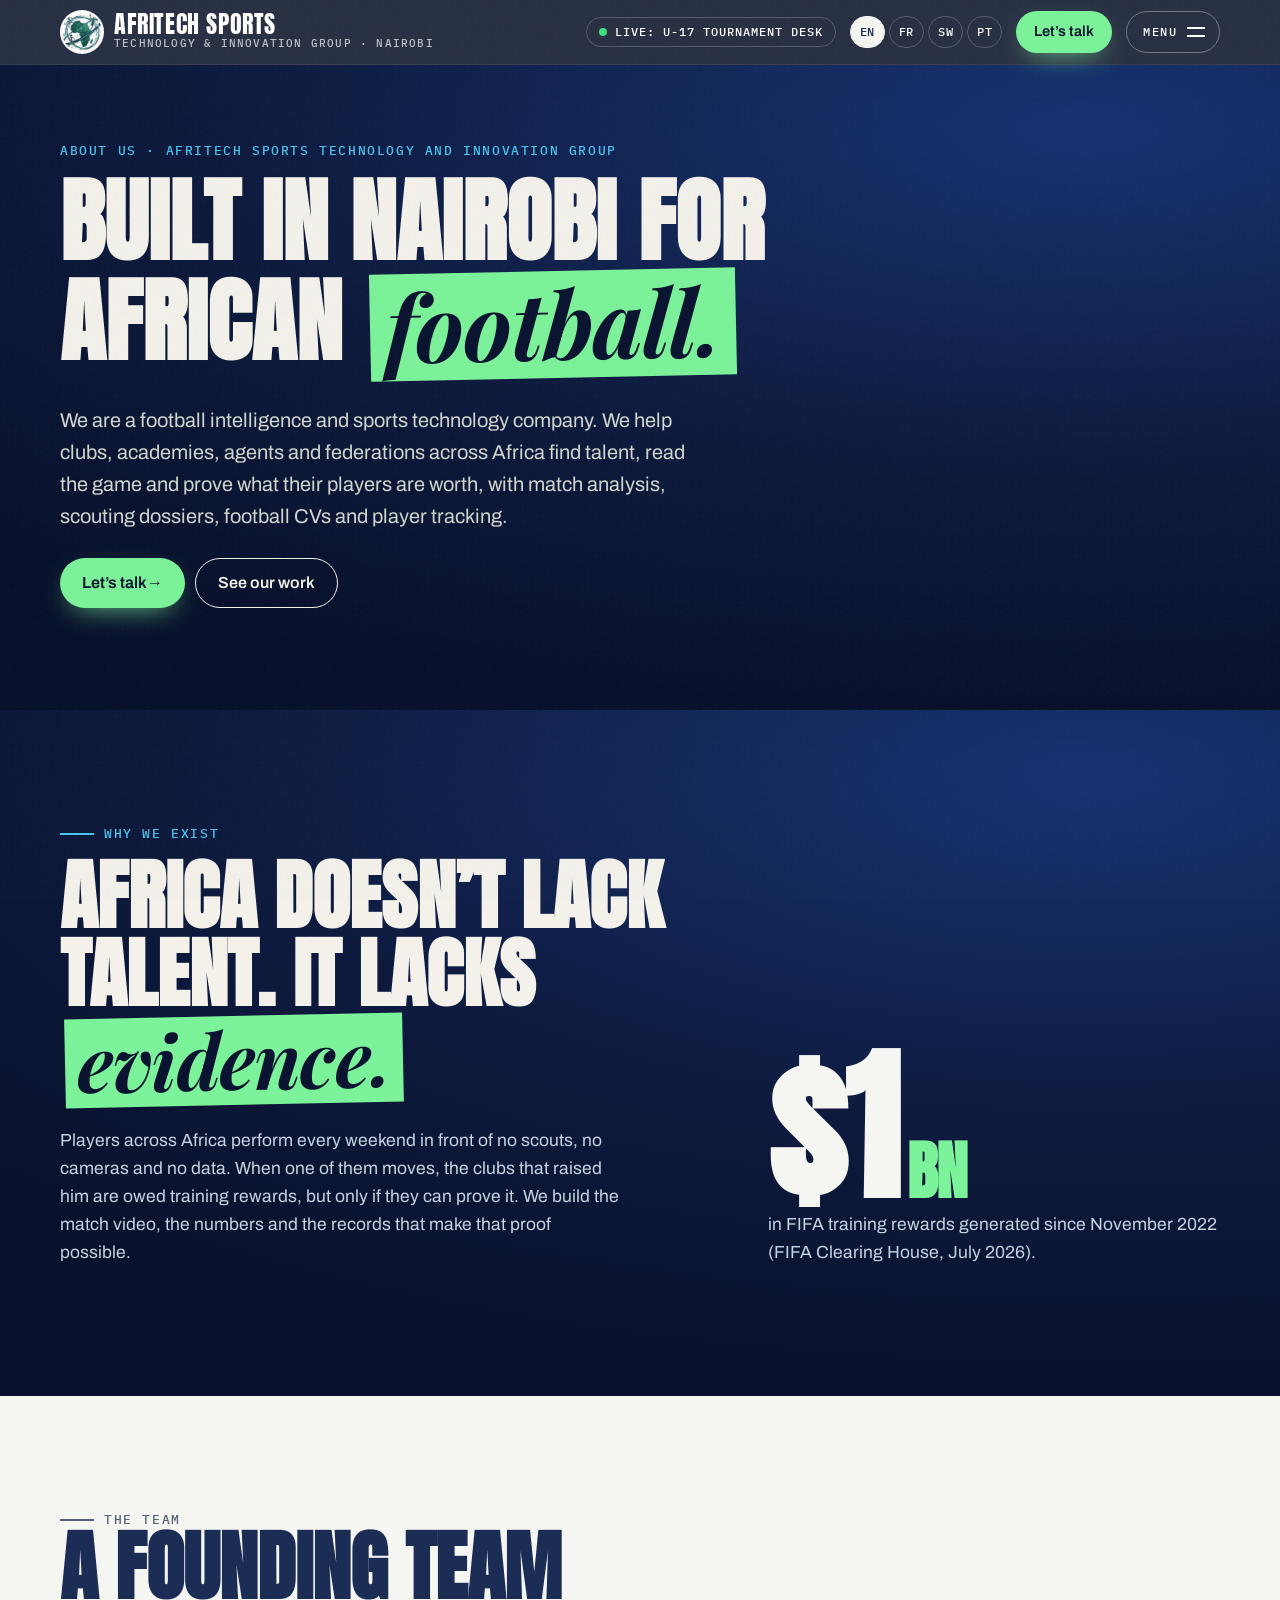
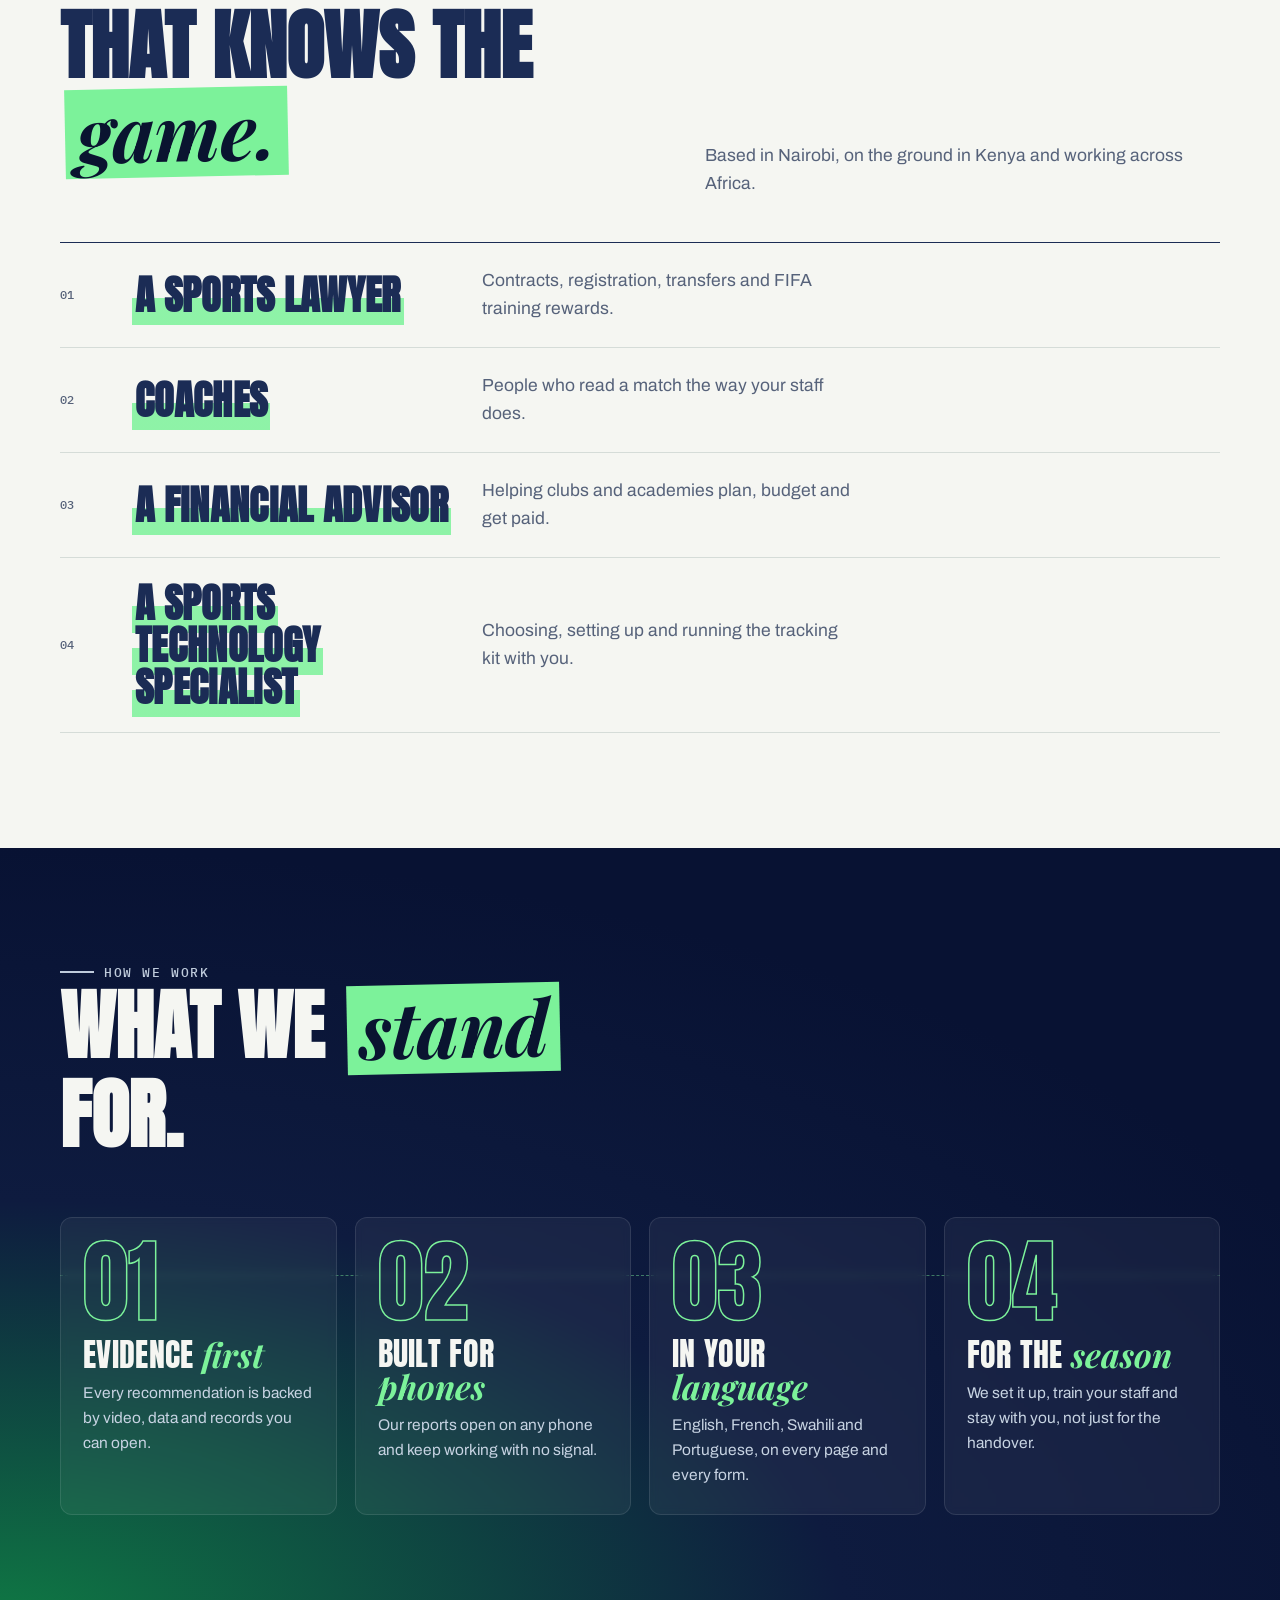
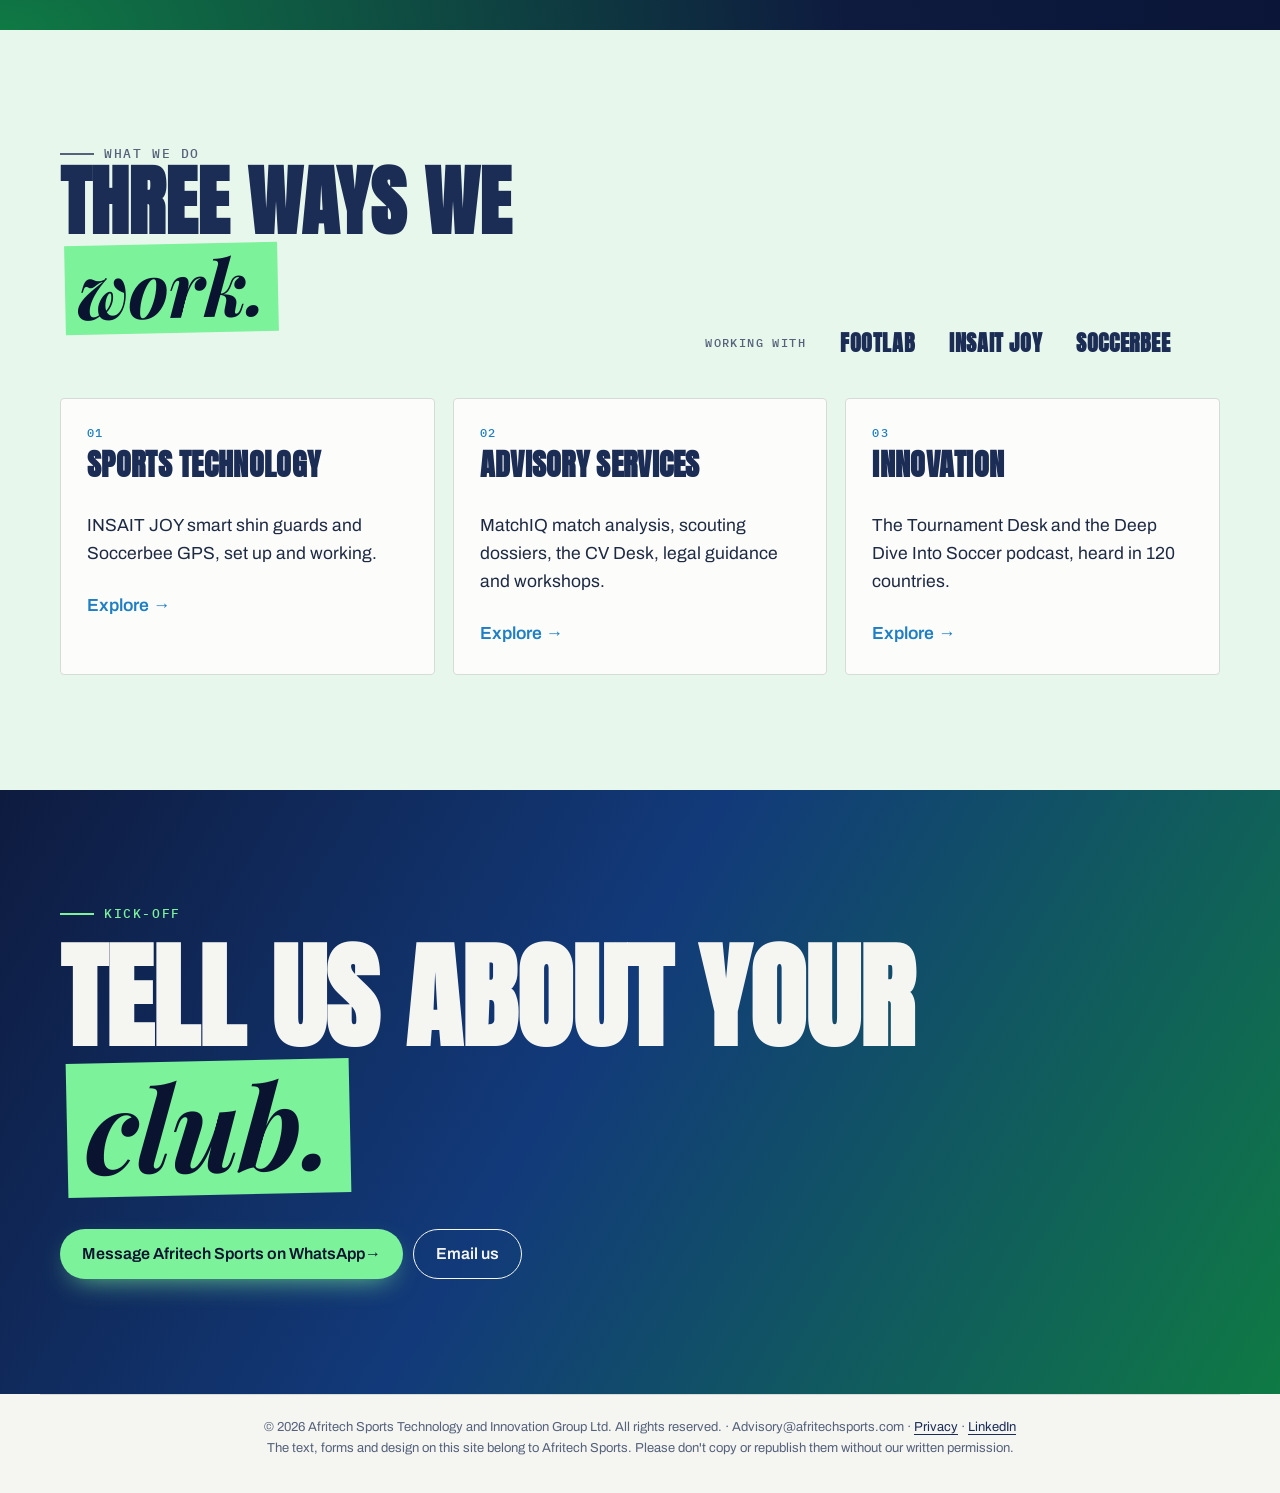
==== about/index.html @ 65b2d70f "Stage 1 rebuild in the Quill & Kernel craft: menu, showcase, flips, motion, About us - Anton display" ====
<!doctype html><html lang="en"><head><meta charset="utf-8"><meta name="theme-color" content="#0B2A21">
<meta name="viewport" content="width=device-width,initial-scale=1,viewport-fit=cover">
<meta name="robots" content="noai, noimageai"><meta name="afritech-ref" content="AFTS47LYVS2O">
<meta name="copyright" content="© 2026 Afritech Sports Technology and Innovation Group Limited">
<title>About Afritech Sports | Football intelligence and sports technology from Nairobi</title><meta name="description" content="Who we are: Afritech Sports Technology and Innovation Group, Nairobi. A sports lawyer, coaches, a financial advisor and a sports technology specialist building the evidence African football needs: match analysis, scouting dossiers, football CVs and player tracking.">
<meta property="og:title" content="About Afritech Sports | Football intelligence and sports technology from Nairobi"><meta property="og:description" content="Who we are: Afritech Sports Technology and Innovation Group, Nairobi. A sports lawyer, coaches, a financial advisor and a sports technology specialist building the evidence African football needs: match analysis, scouting dossiers, football CVs and player tracking."><meta property="og:url" content="https://afritechsports.github.io/about/"><meta property="og:type" content="website"><meta property="og:image" content="https://afritechsports.github.io/assets/img/share.jpg">
<meta name="twitter:card" content="summary_large_image"><link rel="canonical" href="https://afritechsports.github.io/about/">
<link rel="alternate" hreflang="en" href="https://afritechsports.github.io/about/?lang=en"><link rel="alternate" hreflang="fr" href="https://afritechsports.github.io/about/?lang=fr"><link rel="alternate" hreflang="sw" href="https://afritechsports.github.io/about/?lang=sw"><link rel="alternate" hreflang="pt-BR" href="https://afritechsports.github.io/about/?lang=pt">
<link rel="icon" href="../assets/img/logo.jpg"><link rel="stylesheet" href="../assets/site.css">
<link rel="preload" href="../assets/fonts/anton.woff2" as="font" type="font/woff2" crossorigin>
</head><body data-base="../"><!-- Afritech Sports reference AFTS47LYVS2O --><span aria-hidden="true" style="position:absolute;left:-10000px;width:1px;height:1px;overflow:hidden">Afritech Sports reference AFTS47LYVS2O</span>
<input type="radio" name="lang" id="l-en" class="lr" checked><input type="radio" name="lang" id="l-fr" class="lr"><input type="radio" name="lang" id="l-sw" class="lr"><input type="radio" name="lang" id="l-pt" class="lr">
<header class="top"><div class="top-in"><a class="brand" href="../"><img src="../assets/img/logo.jpg" alt="Afritech Sports logo" width="44" height="44"><b>Afritech Sports<small>Technology &amp; Innovation Group · Nairobi</small></b></a>
<a class="live" href="https://afritech-advisory.github.io/Afritech-Advisory-afritech-tournament-desk/qatar-u17-2026/" target="_blank" rel="noopener"><i></i><span class="t t-en" lang="en">Live: U-17 Tournament Desk</span><span class="t t-fr" lang="fr">En direct : Desk U-17</span><span class="t t-sw" lang="sw">Moja kwa moja: Dawati la U-17</span><span class="t t-pt" lang="pt">Ao vivo: Mesa Sub-17</span></a>
<div class="langs" role="group" aria-label="Language"><label for="l-en" title="English">EN</label><label for="l-fr" title="Français">FR</label><label for="l-sw" title="Kiswahili">SW</label><label for="l-pt" title="Português">PT</label></div>
<button type="button" class="btn go1 talk" data-pick=""><span class="t t-en" lang="en">Let’s talk</span><span class="t t-fr" lang="fr">Parlons-en</span><span class="t t-sw" lang="sw">Tuongee</span><span class="t t-pt" lang="pt">Vamos conversar</span></button>
<button type="button" class="menu-btn" aria-expanded="false" aria-controls="menu"><span class="mb-l"><span class="t t-en" lang="en">Menu</span><span class="t t-fr" lang="fr">Menu</span><span class="t t-sw" lang="sw">Menyu</span><span class="t t-pt" lang="pt">Menu</span></span><span class="mb-i" aria-hidden="true"><i></i><i></i></span></button></div></header>
<nav class="menu" id="menu" aria-label="Main" aria-hidden="true"><div class="menu-in"><ol class="mlist"><li><a href="../"><span class="mn">01</span><span class="ml"><span class="t t-en" lang="en">Home</span><span class="t t-fr" lang="fr">Accueil</span><span class="t t-sw" lang="sw">Nyumbani</span><span class="t t-pt" lang="pt">Início</span></span></a></li><li><a href="../technology/"><span class="mn">02</span><span class="ml"><span class="t t-en" lang="en">Sports Technology</span><span class="t t-fr" lang="fr">Technologie sportive</span><span class="t t-sw" lang="sw">Teknolojia ya Michezo</span><span class="t t-pt" lang="pt">Tecnologia Esportiva</span></span></a></li><li><a href="../advisory/"><span class="mn">03</span><span class="ml"><span class="t t-en" lang="en">Advisory Services</span><span class="t t-fr" lang="fr">Services de conseil</span><span class="t t-sw" lang="sw">Huduma za Ushauri</span><span class="t t-pt" lang="pt">Consultoria</span></span></a></li><li><a href="../innovation/"><span class="mn">04</span><span class="ml"><span class="t t-en" lang="en">Innovation</span><span class="t t-fr" lang="fr">Innovation</span><span class="t t-sw" lang="sw">Ubunifu</span><span class="t t-pt" lang="pt">Inovação</span></span></a></li><li><a href="../about/" aria-current="page" class="on"><span class="mn">05</span><span class="ml"><span class="t t-en" lang="en">About us</span><span class="t t-fr" lang="fr">À propos</span><span class="t t-sw" lang="sw">Kuhusu sisi</span><span class="t t-pt" lang="pt">Sobre nós</span></span></a></li><li><button type="button" data-pick=""><span class="mn">06</span><span class="ml"><span class="t t-en" lang="en">Contact</span><span class="t t-fr" lang="fr">Contact</span><span class="t t-sw" lang="sw">Wasiliana</span><span class="t t-pt" lang="pt">Contato</span></span></button></li></ol>
<aside class="maside"><p class="mk"><span class="t t-en" lang="en">Our live desks</span><span class="t t-fr" lang="fr">Nos desks en ligne</span><span class="t t-sw" lang="sw">Madawati yetu hewani</span><span class="t t-pt" lang="pt">Nossas mesas no ar</span></p><div class="mdesks"><a href="https://afritech-advisory.github.io/afritech-matchiq/" target="_blank" rel="noopener">MatchIQ ↗</a><a href="https://afritech-advisory.github.io/Afritech-Advisory-afritech-tournament-desk/" target="_blank" rel="noopener"><span class="t t-en" lang="en">Tournament Desk</span><span class="t t-fr" lang="fr">Desk Tournoi</span><span class="t t-sw" lang="sw">Dawati la Mashindano</span><span class="t t-pt" lang="pt">Mesa do Torneio</span> ↗</a><a href="https://afritech-advisory.github.io/afritech-sports-cv-desk/" target="_blank" rel="noopener"><span class="t t-en" lang="en">CV Desk</span><span class="t t-fr" lang="fr">Bureau CV</span><span class="t t-sw" lang="sw">Dawati la CV</span><span class="t t-pt" lang="pt">Mesa de Currículos</span> ↗</a></div>
<p class="mk"><span class="t t-en" lang="en">Language</span><span class="t t-fr" lang="fr">Langue</span><span class="t t-sw" lang="sw">Lugha</span><span class="t t-pt" lang="pt">Idioma</span></p><div class="mlangs"><label for="l-en">English</label><label for="l-fr">Français</label><label for="l-sw">Kiswahili</label><label for="l-pt">Português</label></div>
<p class="mk"><span class="t t-en" lang="en">Talk to us</span><span class="t t-fr" lang="fr">Contact</span><span class="t t-sw" lang="sw">Wasiliana nasi</span><span class="t t-pt" lang="pt">Fale com a gente</span></p><a href="mailto:Advisory@afritechsports.com">Advisory@afritechsports.com</a><a href="tel:+254715551506">+254 715 551 506</a>
<p class="mk"><span class="t t-en" lang="en">Follow</span><span class="t t-fr" lang="fr">Suivre</span><span class="t t-sw" lang="sw">Fuatilia</span><span class="t t-pt" lang="pt">Siga</span></p><a href="https://www.linkedin.com/company/afritech-sports-technology-and-innovation-group-limited/" target="_blank" rel="noopener">LinkedIn ↗</a></aside></div></nav></header>
<main>
<section class="h-hero"><div class="h-in" style="grid-template-columns:1fr"><div>
<p class="eyebrow"><span class="t t-en" lang="en">About us · Afritech Sports Technology and Innovation Group</span><span class="t t-fr" lang="fr">À propos · Afritech Sports Technology and Innovation Group</span><span class="t t-sw" lang="sw">Kuhusu sisi · Afritech Sports Technology and Innovation Group</span><span class="t t-pt" lang="pt">Sobre nós · Afritech Sports Technology and Innovation Group</span></p>
<h1 style="max-width:16ch"><span class="t t-en" lang="en">Built in Nairobi for African <em>football.</em></span><span class="t t-fr" lang="fr">Créé à Nairobi pour le <em>football</em> africain.</span><span class="t t-sw" lang="sw">Imejengwa Nairobi kwa ajili ya <em>soka</em> la Afrika.</span><span class="t t-pt" lang="pt">Feito em Nairóbi para o <em>futebol</em> africano.</span></h1>
<div class="lead"><p class="t t-en" lang="en">We are a football intelligence and sports technology company. We help clubs, academies, agents and federations across Africa find talent, read the game and prove what their players are worth, with match analysis, scouting dossiers, football CVs and player tracking.</p><p class="t t-fr" lang="fr">Nous sommes une société d’intelligence football et de technologie sportive. Nous aidons clubs, académies, agents et fédérations d’Afrique à trouver les talents, lire le jeu et prouver la valeur de leurs joueurs, grâce à l’analyse de match, aux dossiers de recrutement, aux CV football et au suivi des joueurs.</p><p class="t t-sw" lang="sw">Sisi ni kampuni ya ujasusi wa soka na teknolojia ya michezo. Tunasaidia klabu, akademia, mawakala na mashirikisho kote Afrika kupata vipaji, kusoma mchezo na kuthibitisha thamani ya wachezaji wao, kwa uchambuzi wa mechi, ripoti za uskauti, CV za soka na ufuatiliaji wa wachezaji.</p><p class="t t-pt" lang="pt">Somos uma empresa de inteligência de futebol e tecnologia esportiva. Ajudamos clubes, academias, agentes e federações da África a encontrar talentos, ler o jogo e provar o valor dos seus jogadores, com análise de partidas, dossiês de scouting, currículos de futebol e monitoramento.</p></div>
<div class="acts"><button type="button" class="btn go1" data-pick=""><span class="t t-en" lang="en">Let’s talk</span><span class="t t-fr" lang="fr">Parlons-en</span><span class="t t-sw" lang="sw">Tuongee</span><span class="t t-pt" lang="pt">Vamos conversar</span> <span class="ar" aria-hidden="true">→</span></button><a class="btn ghost" href="../#work"><span class="t t-en" lang="en">See our work</span><span class="t t-fr" lang="fr">Voir notre travail</span><span class="t t-sw" lang="sw">Ona kazi yetu</span><span class="t t-pt" lang="pt">Veja nosso trabalho</span></a></div></div></div></section>
<section class="sx dark"><div class="in"><div class="reality"><div><p class="kick"><span class="t t-en" lang="en">Why we exist</span><span class="t t-fr" lang="fr">Pourquoi nous existons</span><span class="t t-sw" lang="sw">Kwa nini tupo</span><span class="t t-pt" lang="pt">Por que existimos</span></p>
<h2><span class="t t-en" lang="en">Africa doesn’t lack talent. It lacks <em>evidence.</em></span><span class="t t-fr" lang="fr">L’Afrique ne manque pas de talent. Elle manque de <em>preuves.</em></span><span class="t t-sw" lang="sw">Afrika haikosi vipaji. Inakosa <em>ushahidi.</em></span><span class="t t-pt" lang="pt">Falta à África não o talento, mas as <em>evidências.</em></span></h2>
<p class="t t-en" lang="en">Players across Africa perform every weekend in front of no scouts, no cameras and no data. When one of them moves, the clubs that raised him are owed training rewards, but only if they can prove it. We build the match video, the numbers and the records that make that proof possible.</p><p class="t t-fr" lang="fr">Partout en Afrique, des joueurs jouent chaque week-end sans recruteurs, sans caméras et sans données. Quand l’un d’eux est transféré, les clubs formateurs ont droit à des indemnités, à condition de le prouver. Nous produisons la vidéo, les chiffres et les dossiers qui rendent cette preuve possible.</p><p class="t t-sw" lang="sw">Wachezaji kote Afrika wanacheza kila wikendi bila maskauti, bila kamera na bila data. Mmoja wao anapohama, klabu zilizomkuza zinastahili fidia ya mafunzo, lakini tu kama zinaweza kuthibitisha. Tunatengeneza video, takwimu na kumbukumbu zinazowezesha uthibitisho huo.</p><p class="t t-pt" lang="pt">Jogadores de toda a África jogam todo fim de semana sem olheiros, sem câmeras e sem dados. Quando um deles é transferido, os clubes formadores têm direito a compensações, mas só se provarem. Nós produzimos o vídeo, os números e os registros que tornam essa prova possível.</p></div>
<div><div class="big">$1<small>BN</small></div><p class="t t-en" lang="en">in FIFA training rewards generated since November 2022 (FIFA Clearing House, July 2026).</p><p class="t t-fr" lang="fr">d’indemnités de formation FIFA générées depuis novembre 2022 (FIFA Clearing House, juillet 2026).</p><p class="t t-sw" lang="sw">za fidia ya mafunzo ya FIFA tangu Novemba 2022 (FIFA Clearing House, Julai 2026).</p><p class="t t-pt" lang="pt">em compensações de formação da FIFA desde novembro de 2022 (FIFA Clearing House, julho de 2026).</p></div></div></div></section>
<section class="sx"><div class="in"><div class="shead"><div><p class="kick"><span class="t t-en" lang="en">The team</span><span class="t t-fr" lang="fr">L’équipe</span><span class="t t-sw" lang="sw">Timu</span><span class="t t-pt" lang="pt">A equipe</span></p><h2><span class="t t-en" lang="en">A founding team that knows the <em>game.</em></span><span class="t t-fr" lang="fr">Une équipe fondatrice qui connaît le <em>jeu.</em></span><span class="t t-sw" lang="sw">Timu ya waanzilishi inayoujua <em>mchezo.</em></span><span class="t t-pt" lang="pt">Uma equipe fundadora que conhece o <em>jogo.</em></span></h2></div><p class="t t-en" lang="en">Based in Nairobi, on the ground in Kenya and working across Africa.</p><p class="t t-fr" lang="fr">Basés à Nairobi, sur le terrain au Kenya, actifs dans toute l’Afrique.</p><p class="t t-sw" lang="sw">Tuko Nairobi, uwanjani Kenya, tukifanya kazi kote Afrika.</p><p class="t t-pt" lang="pt">Baseados em Nairóbi, presentes no Quênia, atuando em toda a África.</p></div><div class="aud"><div class="au rv"><span class="n">01</span><h3><span class="hl"><span class="t t-en" lang="en">A sports lawyer</span><span class="t t-fr" lang="fr">Un avocat du sport</span><span class="t t-sw" lang="sw">Mwanasheria wa michezo</span><span class="t t-pt" lang="pt">Um advogado esportivo</span></span></h3><p class="t t-en" lang="en">Contracts, registration, transfers and FIFA training rewards.</p><p class="t t-fr" lang="fr">Contrats, enregistrement, transferts et indemnités de formation FIFA.</p><p class="t t-sw" lang="sw">Mikataba, usajili, uhamisho na fidia ya mafunzo ya FIFA.</p><p class="t t-pt" lang="pt">Contratos, registro, transferências e compensações de formação da FIFA.</p><div class="row"></div></div><div class="au rv"><span class="n">02</span><h3><span class="hl"><span class="t t-en" lang="en">Coaches</span><span class="t t-fr" lang="fr">Des entraîneurs</span><span class="t t-sw" lang="sw">Makocha</span><span class="t t-pt" lang="pt">Treinadores</span></span></h3><p class="t t-en" lang="en">People who read a match the way your staff does.</p><p class="t t-fr" lang="fr">Des gens qui lisent un match comme votre staff.</p><p class="t t-sw" lang="sw">Watu wanaosoma mechi kama benchi lako la ufundi.</p><p class="t t-pt" lang="pt">Gente que lê o jogo como sua comissão.</p><div class="row"></div></div><div class="au rv"><span class="n">03</span><h3><span class="hl"><span class="t t-en" lang="en">A financial advisor</span><span class="t t-fr" lang="fr">Un conseiller financier</span><span class="t t-sw" lang="sw">Mshauri wa fedha</span><span class="t t-pt" lang="pt">Um consultor financeiro</span></span></h3><p class="t t-en" lang="en">Helping clubs and academies plan, budget and get paid.</p><p class="t t-fr" lang="fr">Pour aider clubs et académies à planifier, budgéter et être payés.</p><p class="t t-sw" lang="sw">Kusaidia klabu na akademia kupanga, kuweka bajeti na kulipwa.</p><p class="t t-pt" lang="pt">Ajudando clubes e academias a planejar, orçar e receber.</p><div class="row"></div></div><div class="au rv"><span class="n">04</span><h3><span class="hl"><span class="t t-en" lang="en">A sports technology specialist</span><span class="t t-fr" lang="fr">Un spécialiste de la technologie sportive</span><span class="t t-sw" lang="sw">Mtaalamu wa teknolojia ya michezo</span><span class="t t-pt" lang="pt">Um especialista em tecnologia esportiva</span></span></h3><p class="t t-en" lang="en">Choosing, setting up and running the tracking kit with you.</p><p class="t t-fr" lang="fr">Choisir, installer et faire tourner le matériel de suivi avec vous.</p><p class="t t-sw" lang="sw">Kuchagua, kusimika na kuendesha vifaa vya ufuatiliaji pamoja nawe.</p><p class="t t-pt" lang="pt">Escolher, instalar e operar o equipamento de monitoramento com você.</p><div class="row"></div></div></div></div></section>
<section class="sx steps4"><div class="in"><div class="shead"><div><p class="kick"><span class="t t-en" lang="en">How we work</span><span class="t t-fr" lang="fr">Notre méthode</span><span class="t t-sw" lang="sw">Jinsi tunavyofanya kazi</span><span class="t t-pt" lang="pt">Como trabalhamos</span></p><h2><span class="t t-en" lang="en">What we <em>stand</em> for.</span><span class="t t-fr" lang="fr">Ce que nous <em>défendons.</em></span><span class="t t-sw" lang="sw">Tunachosimamia <em>kwa dhati.</em></span><span class="t t-pt" lang="pt">O que <em>defendemos.</em></span></h2></div></div><div class="steps-g"><div class="step rv"><span class="sn">01</span><h3><span class="t t-en" lang="en">Evidence <em>first</em></span><span class="t t-fr" lang="fr">Les <em>preuves</em> d’abord</span><span class="t t-sw" lang="sw"><em>Ushahidi</em> kwanza</span><span class="t t-pt" lang="pt"><em>Evidências</em> primeiro</span></h3><p class="t t-en" lang="en">Every recommendation is backed by video, data and records you can open.</p><p class="t t-fr" lang="fr">Chaque recommandation repose sur des vidéos, des données et des dossiers consultables.</p><p class="t t-sw" lang="sw">Kila pendekezo lina video, data na kumbukumbu unazoweza kufungua.</p><p class="t t-pt" lang="pt">Cada recomendação tem vídeo, dados e registros que você pode abrir.</p></div><div class="step rv"><span class="sn">02</span><h3><span class="t t-en" lang="en">Built for <em>phones</em></span><span class="t t-fr" lang="fr">Pensé pour le <em>téléphone</em></span><span class="t t-sw" lang="sw">Kwa ajili ya <em>simu</em></span><span class="t t-pt" lang="pt">Feito para o <em>celular</em></span></h3><p class="t t-en" lang="en">Our reports open on any phone and keep working with no signal.</p><p class="t t-fr" lang="fr">Nos rapports s’ouvrent sur tout téléphone et fonctionnent sans réseau.</p><p class="t t-sw" lang="sw">Ripoti zetu zinafunguka kwenye simu yoyote, hata bila mtandao.</p><p class="t t-pt" lang="pt">Nossos relatórios abrem em qualquer celular, mesmo sem sinal.</p></div><div class="step rv"><span class="sn">03</span><h3><span class="t t-en" lang="en">In your <em>language</em></span><span class="t t-fr" lang="fr">Dans votre <em>langue</em></span><span class="t t-sw" lang="sw">Kwa <em>lugha</em> yako</span><span class="t t-pt" lang="pt">No seu <em>idioma</em></span></h3><p class="t t-en" lang="en">English, French, Swahili and Portuguese, on every page and every form.</p><p class="t t-fr" lang="fr">Anglais, français, swahili et portugais, sur chaque page et formulaire.</p><p class="t t-sw" lang="sw">Kiingereza, Kifaransa, Kiswahili na Kireno, kwenye kila ukurasa na fomu.</p><p class="t t-pt" lang="pt">Inglês, francês, suaíli e português, em cada página e formulário.</p></div><div class="step rv"><span class="sn">04</span><h3><span class="t t-en" lang="en">For the <em>season</em></span><span class="t t-fr" lang="fr">Pour la <em>saison</em></span><span class="t t-sw" lang="sw">Kwa <em>msimu</em> mzima</span><span class="t t-pt" lang="pt">Pela <em>temporada</em></span></h3><p class="t t-en" lang="en">We set it up, train your staff and stay with you, not just for the handover.</p><p class="t t-fr" lang="fr">Nous installons, formons votre staff et restons à vos côtés.</p><p class="t t-sw" lang="sw">Tunasimika, tunafunza wafanyakazi wako na tunabaki nawe.</p><p class="t t-pt" lang="pt">Instalamos, treinamos sua equipe e ficamos com você.</p></div></div></div></section>
<section class="sx band-mint"><div class="in"><div class="shead"><div><p class="kick"><span class="t t-en" lang="en">What we do</span><span class="t t-fr" lang="fr">Ce que nous faisons</span><span class="t t-sw" lang="sw">Tunachofanya</span><span class="t t-pt" lang="pt">O que fazemos</span></p><h2><span class="t t-en" lang="en">Three ways we <em>work.</em></span><span class="t t-fr" lang="fr">Trois façons de <em>travailler.</em></span><span class="t t-sw" lang="sw">Njia tatu za <em>kazi.</em></span><span class="t t-pt" lang="pt">Três frentes de <em>trabalho.</em></span></h2></div><div class="partners" style="margin:0"><span><span class="t t-en" lang="en">Working with</span><span class="t t-fr" lang="fr">Avec</span><span class="t t-sw" lang="sw">Tunafanya kazi na</span><span class="t t-pt" lang="pt">Trabalhando com</span></span><strong>FootLab</strong><strong>INSAIT JOY</strong><strong>Soccerbee</strong></div></div><div class="moves"><a class="mv rv" href="../technology/" style="text-decoration:none;color:inherit"><div class="no"><span>01</span></div><h3><span class="t t-en" lang="en">Sports Technology</span><span class="t t-fr" lang="fr">Technologie sportive</span><span class="t t-sw" lang="sw">Teknolojia ya Michezo</span><span class="t t-pt" lang="pt">Tecnologia Esportiva</span></h3><p class="t t-en" lang="en">INSAIT JOY smart shin guards and Soccerbee GPS, set up and working.</p><p class="t t-fr" lang="fr">Protège-tibias INSAIT JOY et GPS Soccerbee, installés et opérationnels.</p><p class="t t-sw" lang="sw">INSAIT JOY na GPS ya Soccerbee, zimesimikwa na zinafanya kazi.</p><p class="t t-pt" lang="pt">INSAIT JOY e GPS Soccerbee, instalados e funcionando.</p><span class="go"><span class="t t-en" lang="en">Explore</span><span class="t t-fr" lang="fr">Découvrir</span><span class="t t-sw" lang="sw">Gundua</span><span class="t t-pt" lang="pt">Explorar</span> <span class="ar" aria-hidden="true">→</span></span></a><a class="mv rv" href="../advisory/" style="text-decoration:none;color:inherit"><div class="no"><span>02</span></div><h3><span class="t t-en" lang="en">Advisory Services</span><span class="t t-fr" lang="fr">Services de conseil</span><span class="t t-sw" lang="sw">Huduma za Ushauri</span><span class="t t-pt" lang="pt">Consultoria</span></h3><p class="t t-en" lang="en">MatchIQ match analysis, scouting dossiers, the CV Desk, legal guidance and workshops.</p><p class="t t-fr" lang="fr">Analyse MatchIQ, dossiers, Bureau CV, conseil juridique et ateliers.</p><p class="t t-sw" lang="sw">Uchambuzi wa MatchIQ, ripoti za uskauti, Dawati la CV, ushauri wa kisheria na warsha.</p><p class="t t-pt" lang="pt">Análise MatchIQ, dossiês, Mesa de Currículos, jurídico e workshops.</p><span class="go"><span class="t t-en" lang="en">Explore</span><span class="t t-fr" lang="fr">Découvrir</span><span class="t t-sw" lang="sw">Gundua</span><span class="t t-pt" lang="pt">Explorar</span> <span class="ar" aria-hidden="true">→</span></span></a><a class="mv rv" href="../innovation/" style="text-decoration:none;color:inherit"><div class="no"><span>03</span></div><h3><span class="t t-en" lang="en">Innovation</span><span class="t t-fr" lang="fr">Innovation</span><span class="t t-sw" lang="sw">Ubunifu</span><span class="t t-pt" lang="pt">Inovação</span></h3><p class="t t-en" lang="en">The Tournament Desk and the Deep Dive Into Soccer podcast, heard in 120 countries.</p><p class="t t-fr" lang="fr">Le Desk Tournoi et le podcast Deep Dive Into Soccer, écouté dans 120 pays.</p><p class="t t-sw" lang="sw">Dawati la Mashindano na podikasti ya Deep Dive Into Soccer, inayosikilizwa nchi 120.</p><p class="t t-pt" lang="pt">A Mesa do Torneio e o podcast Deep Dive Into Soccer, ouvido em 120 países.</p><span class="go"><span class="t t-en" lang="en">Explore</span><span class="t t-fr" lang="fr">Découvrir</span><span class="t t-sw" lang="sw">Gundua</span><span class="t t-pt" lang="pt">Explorar</span> <span class="ar" aria-hidden="true">→</span></span></a></div></div></section>
<section class="sx final grad"><div class="in"><p class="kick"><span class="t t-en" lang="en">Kick-off</span><span class="t t-fr" lang="fr">Coup d’envoi</span><span class="t t-sw" lang="sw">Mwanzo wa mchezo</span><span class="t t-pt" lang="pt">Pontapé inicial</span></p><h2><span class="t t-en" lang="en">Tell us about your <em>club.</em></span><span class="t t-fr" lang="fr">Parlez-nous de votre <em>club.</em></span><span class="t t-sw" lang="sw">Tuambie kuhusu <em>klabu</em> yako.</span><span class="t t-pt" lang="pt">Conte sobre o seu <em>clube.</em></span></h2>
<div class="acts"><button type="button" class="btn wa" data-pick=""><span class="t t-en" lang="en">Message Afritech Sports on WhatsApp</span><span class="t t-fr" lang="fr">Écrire à Afritech Sports sur WhatsApp</span><span class="t t-sw" lang="sw">Tumia Afritech Sports ujumbe WhatsApp</span><span class="t t-pt" lang="pt">Fale com a Afritech Sports no WhatsApp</span> <span class="ar" aria-hidden="true">→</span></button><a class="btn ghost" href="mailto:Advisory@afritechsports.com"><span class="t t-en" lang="en">Email us</span><span class="t t-fr" lang="fr">Envoyez-nous un e-mail</span><span class="t t-sw" lang="sw">Tutumie barua pepe</span><span class="t t-pt" lang="pt">Mande um e-mail</span></a></div></div></section>
</main>
<footer class="foot">© 2026 Afritech Sports Technology and Innovation Group Ltd. <span class="t t-en" lang="en">All rights reserved.</span><span class="t t-fr" lang="fr">Tous droits réservés.</span><span class="t t-sw" lang="sw">Haki zote zimehifadhiwa.</span><span class="t t-pt" lang="pt">Todos os direitos reservados.</span> · Advisory@afritechsports.com · <a href="../privacy/"><span class="t t-en" lang="en">Privacy</span><span class="t t-fr" lang="fr">Confidentialité</span><span class="t t-sw" lang="sw">Faragha</span><span class="t t-pt" lang="pt">Privacidade</span></a> · <a href="https://www.linkedin.com/company/afritech-sports-technology-and-innovation-group-limited/" target="_blank" rel="noopener">LinkedIn</a><br><span class="t t-en" lang="en">The text, forms and design on this site belong to Afritech Sports. Please don't copy or republish them without our written permission.</span><span class="t t-fr" lang="fr">Les textes, formulaires et la mise en page de ce site appartiennent à Afritech Sports. Merci de ne pas les copier ni les republier sans notre accord écrit.</span><span class="t t-sw" lang="sw">Maandishi, fomu na muundo wa tovuti hii ni mali ya Afritech Sports. Tafadhali usinakili wala kuchapisha upya bila ruhusa yetu ya maandishi.</span><span class="t t-pt" lang="pt">Os textos, formulários e o design deste site pertencem à Afritech Sports. Não os copie nem republique sem nossa autorização por escrito.</span></footer>
<div class="modal" id="picker" role="dialog" aria-modal="true" aria-labelledby="pk-h"><div class="mbox">
<h3 id="pk-h" data-p="title"></h3><p data-p="sub" style="margin:0;color:var(--muted)"></p>
<label class="f" data-l="type"> <select id="pk-type" required></select></label>
<p class="minor" data-p="minor" hidden></p>
<label class="f" id="pk-teamw" data-l="team" hidden> <select id="pk-team"></select></label>
<label class="f" id="pk-levelw" data-l="level" hidden> <select id="pk-level"></select></label>
<label class="f" data-l="country"> <input type="text" id="pk-country" autocomplete="country-name" list="pk-countries" maxlength="60"></label>
<label class="f" data-l="city"> <input type="text" id="pk-city" autocomplete="address-level2" maxlength="60"></label>
<label class="f" data-l="org"> <input type="text" id="pk-org" autocomplete="organization" maxlength="80"></label>
<label class="ck"><input type="checkbox" id="pk-ok"><span data-p="consent"></span></label>
<p class="err" role="alert"></p>
<div class="acts"><button class="btn wa" type="button" data-p="go_wa"></button><button class="btn ghost" type="button" data-p="go_mail"></button><button class="btn ghost sm" type="button" data-p="cancel"></button></div>
<datalist id="pk-countries"><option value="Kenya"><option value="Uganda"><option value="Tanzania"><option value="Rwanda"><option value="Burundi"><option value="South Sudan"><option value="Ethiopia"><option value="Somalia"><option value="DR Congo"><option value="Congo"><option value="Zambia"><option value="Zimbabwe"><option value="Malawi"><option value="Mozambique"><option value="South Africa"><option value="Botswana"><option value="Namibia"><option value="Eswatini"><option value="Lesotho"><option value="Angola"><option value="Madagascar"><option value="Nigeria"><option value="Ghana"><option value="Senegal"><option value="Côte d'Ivoire"><option value="Cameroon"><option value="Mali"><option value="Burkina Faso"><option value="Guinea"><option value="Benin"><option value="Togo"><option value="Niger"><option value="Sierra Leone"><option value="Liberia"><option value="Gambia"><option value="Gabon"><option value="Morocco"><option value="Algeria"><option value="Tunisia"><option value="Egypt"><option value="Libya"><option value="Sudan"><option value="United Kingdom"><option value="United States"><option value="France"><option value="Spain"><option value="Portugal"><option value="Netherlands"><option value="Belgium"><option value="Germany"><option value="Brazil"><option value="United Arab Emirates"><option value="Qatar"><option value="Saudi Arabia"></datalist></div></div>
<script src="../assets/site.js" defer></script>
<script data-goatcounter="https://afritechsports.goatcounter.com/count" async src="//gc.zgo.at/count.js"></script>
</body></html>
---- assets/site.css ----
/* Afritech Sports — design system v2 (Nov 2026). Matchday programme: paper, ink, one orange, pitch-night sections. */
@font-face{font-family:"Anton";src:url(fonts/anton.woff2) format("woff2");font-display:swap}
@font-face{font-family:"PF";src:url(fonts/pf-500i.woff2) format("woff2");font-weight:500;font-style:italic;font-display:swap}
@font-face{font-family:"PF";src:url(fonts/pf-700i.woff2) format("woff2");font-weight:700;font-style:italic;font-display:swap}
@font-face{font-family:"Archivo";src:url(fonts/archivo-400.woff2) format("woff2");font-weight:400;font-display:swap}
@font-face{font-family:"Archivo";src:url(fonts/archivo-600.woff2) format("woff2");font-weight:600;font-display:swap}
@font-face{font-family:"Archivo";src:url(fonts/archivo-800.woff2) format("woff2");font-weight:800;font-display:swap}
@font-face{font-family:"Mono";src:url(fonts/mono-500.woff2) format("woff2");font-weight:500;font-display:swap}
:root{--paper:#F5F6F2;--paper2:#E7ECE8;--card:#FCFDFB;--ink:#1B2C55;--text:#1E2A44;--muted:#56627A;--line:#D5DCD8;--accent:#1F7FC4;--accent2:#17659E;--go:#16843D;--go2:#106A30;--glow:#5EE08A;--cyan:#49C6F0;--pitch:#0E1B3F;--pitch2:#13254F;--chalk:#F5F6F2;--lime:#5EE08A;--wa:#16843D;--tint:#E3EFE7;
--navy:var(--ink);--navy2:#0A1430;--teal:#16843D;--teal2:#5EE08A;--cta:var(--go);--bg:var(--paper);
--disp:"Anton","Arial Narrow",Impact,sans-serif;--ital:"PF",Georgia,serif;--body:"Archivo",-apple-system,"Segoe UI",sans-serif;--mono:"Mono",ui-monospace,Menlo,monospace;--max:1200px}
@media (prefers-color-scheme:dark){:root{--paper:#0B1430;--paper2:#111D3E;--card:#13204A;--ink:#EEF3F0;--text:#D7DEE6;--muted:#A2AEC2;--line:#26365F;--tint:#123A2B;--teal:#5EE08A;--accent:#49C6F0}}
*{box-sizing:border-box}html{-webkit-text-size-adjust:100%;scroll-padding-top:120px;scroll-behavior:smooth}
@media (prefers-reduced-motion:reduce){html{scroll-behavior:auto}*,*:before,*:after{animation:none!important;transition:none!important}}
body{margin:0;background:var(--paper);color:var(--text);font:17px/1.6 var(--body);}
body:before{content:"";position:fixed;inset:0;pointer-events:none;z-index:100;opacity:.05;background-image:url("data:image/svg+xml,%3Csvg xmlns='http://www.w3.org/2000/svg' width='160' height='160'%3E%3Cfilter id='n'%3E%3CfeTurbulence baseFrequency='.85' numOctaves='2' stitchTiles='stitch'/%3E%3C/filter%3E%3Crect width='100%25' height='100%25' filter='url(%23n)'/%3E%3C/svg%3E")}
a{color:var(--ink);text-decoration-thickness:1px;text-underline-offset:3px}a:hover{color:var(--accent)}
img,video{max-width:100%;display:block}
::selection{background:var(--accent);color:#fff}
:focus-visible{outline:2px solid var(--accent);outline-offset:3px}
.lr{position:absolute;opacity:0;pointer-events:none}
/* languages (unchanged mechanism) */
.t{display:none}
#l-en:checked~* .t-en,#l-fr:checked~* .t-fr,#l-sw:checked~* .t-sw,#l-pt:checked~* .t-pt{display:inline}
#l-en:checked~* div.t-en,#l-fr:checked~* div.t-fr,#l-sw:checked~* div.t-sw,#l-pt:checked~* div.t-pt,#l-en:checked~* p.t-en,#l-fr:checked~* p.t-fr,#l-sw:checked~* p.t-sw,#l-pt:checked~* p.t-pt,#l-en:checked~* section.t-en,#l-fr:checked~* section.t-fr,#l-sw:checked~* section.t-sw,#l-pt:checked~* section.t-pt{display:block}
/* header */
.top{background:var(--navy2);color:#fff;position:sticky;top:0;z-index:20;padding-top:env(safe-area-inset-top)}
.top-in{max-width:var(--max);margin:0 auto;padding:8px 20px;display:flex;align-items:center;gap:12px;flex-wrap:wrap}
.brand{display:flex;align-items:center;gap:10px;color:#fff;text-decoration:none;flex:1;min-width:200px}
.brand:hover{color:#fff}
.brand img{width:38px;height:38px;border-radius:50%;background:#fff;padding:2px}
.brand b{font:800 23px/1 var(--disp);letter-spacing:.4px;text-transform:uppercase}
.brand small{display:block;font:500 10.5px/1.5 var(--mono);letter-spacing:1.2px;opacity:.7;text-transform:uppercase}
.live{display:none;align-items:center;gap:8px;color:#fff;text-decoration:none;font:500 12px/1 var(--mono);letter-spacing:1px;text-transform:uppercase;border:1px solid rgba(255,255,255,.22);border-radius:999px;padding:8px 12px}
.live:hover{color:#fff;border-color:var(--accent)}
.live i{width:8px;height:8px;border-radius:50%;background:#3BE07D;box-shadow:0 0 0 0 rgba(59,224,125,.6);animation:pulse 2s infinite}
@keyframes pulse{70%{box-shadow:0 0 0 9px rgba(59,224,125,0)}100%{box-shadow:0 0 0 0 rgba(59,224,125,0)}}
@media (min-width:1000px){.live{display:inline-flex}}
.langs{display:flex;gap:4px}
.langs label{border:1px solid rgba(255,255,255,.22);color:#fff;border-radius:999px;padding:5px 11px;font:500 12px/1 var(--mono);letter-spacing:.6px;text-transform:uppercase;cursor:pointer;min-height:34px;display:inline-flex;align-items:center}
#l-en:checked~.top label[for=l-en],#l-fr:checked~.top label[for=l-fr],#l-sw:checked~.top label[for=l-sw],#l-pt:checked~.top label[for=l-pt]{background:var(--chalk);border-color:var(--chalk);color:var(--ink)}
.lr:focus-visible~.top .langs{outline:2px solid var(--accent);outline-offset:3px;border-radius:8px}
.nav{background:var(--navy2);border-top:1px solid rgba(255,255,255,.08)}
.nav-in{max-width:var(--max);margin:0 auto;padding:0 14px}
.nl{display:none;align-items:center}.nm{display:flex;align-items:center;justify-content:space-between}
@media (min-width:900px){.nl{display:flex}.nm{display:none}}
.nav a,.nav summary,.nav .nt{color:#E9E6DD;text-decoration:none;font:800 16px/1 var(--disp);letter-spacing:.8px;text-transform:uppercase;padding:14px 10px;border-bottom:3px solid transparent;cursor:pointer;background:none;border-top:0;border-left:0;border-right:0;min-height:46px;display:inline-flex;align-items:center}
.nav a.on,.nav a:hover,.nav summary:hover{border-bottom-color:var(--accent);color:#fff}
.nav summary{list-style:none}.nav summary::-webkit-details-marker{display:none}
.nl summary:after{content:" +";white-space:pre;color:var(--accent)}
.nav .nt{margin-left:auto;background:var(--go);color:#fff;border-radius:999px;border-bottom:0;padding:10px 18px;min-height:38px;margin-top:4px;margin-bottom:4px}
.nav .nt:hover{background:var(--go2);color:#fff}
.dd{position:relative}
.ddl{position:absolute;top:100%;left:0;min-width:240px;background:var(--navy2);border-radius:0 0 14px 14px;padding:6px 0;box-shadow:0 18px 40px rgba(0,0,0,.35);z-index:30;display:flex;flex-direction:column}
.mm .ddl{left:auto;right:0;min-width:270px}
.ddl a,.ddl .nt{padding:12px 18px;border-bottom:0;width:100%}
.ddl a:hover{background:rgba(255,255,255,.06)}
.ddl .nt{margin:8px 12px 6px;width:auto;justify-content:center}
.ds{color:var(--lime);font:500 11px/1 var(--mono);letter-spacing:1.4px;text-transform:uppercase;padding:12px 18px 4px;border-top:1px solid rgba(255,255,255,.1);margin-top:6px}
/* type */
h1{font:800 clamp(44px,8.4vw,104px)/.9 var(--disp);letter-spacing:-.5px;text-transform:uppercase;margin:0 0 22px;max-width:16ch}
h2{font:800 clamp(34px,5.4vw,64px)/.95 var(--disp);text-transform:uppercase;color:var(--ink);margin:0 0 18px;letter-spacing:-.2px}
h3{font:800 26px/1.05 var(--disp);text-transform:uppercase;color:var(--ink);margin:0 0 8px;letter-spacing:.2px}
em,.it{font-family:var(--ital);font-style:italic;font-weight:400;text-transform:none;letter-spacing:0}
h1 em,h2 em{font-size:.86em;color:var(--accent)}
.hl{background:var(--accent);color:#fff;padding:0 .14em;box-decoration-break:clone;-webkit-box-decoration-break:clone}
.eyebrow,.kick{font:500 12.5px/1.4 var(--mono);letter-spacing:1.6px;text-transform:uppercase;color:var(--accent);margin:0 0 16px;display:flex;align-items:center;gap:10px}
.kick:before{content:"";width:28px;height:1.5px;background:currentColor}
.lead{margin:0;max-width:58ch;font-size:clamp(17px,1.6vw,20px)}
.small{font-size:14px;opacity:.85;margin:14px 0 0}
.mono{font-family:var(--mono)}
/* buttons */
.acts{display:flex;flex-wrap:wrap;gap:10px;margin-top:26px}
.btn{display:inline-flex;align-items:center;gap:10px;min-height:50px;padding:13px 22px;border-radius:999px;font:600 16px/1.2 var(--body);text-decoration:none;border:0;cursor:pointer;transition:transform .2s,background .2s,color .2s}
.btn:hover{transform:translateY(-2px)}
.btn.wa,.btn.go1{background:var(--go);color:#fff;box-shadow:0 10px 24px -12px rgba(22,132,61,.8)}.btn.wa:hover,.btn.go1:hover{background:var(--go2);color:#fff}
.btn.ghost{background:transparent;border:1.5px solid currentColor;color:inherit}
.btn .ar{transition:transform .2s}.btn:hover .ar{transform:translateX(4px)}
.wrap .btn.ghost,.modal .btn.ghost{color:var(--ink)}
.btn.sm{min-height:40px;padding:8px 16px;font-size:14.5px}
/* layout */
.wrap{max-width:var(--max);margin:0 auto;padding:8px 20px 24px}
.sx{padding:clamp(64px,9vw,120px) 0;position:relative}
.sx>.in{max-width:var(--max);margin:0 auto;padding:0 20px}
.dark{background:var(--pitch);color:#E9E6DD}
.dark h2,.dark h3{color:#F3F1EA}.dark a{color:#F3F1EA}
.dark .kick{color:var(--lime)}
.ink{background:var(--navy2);color:#E9E6DD}.ink h2,.ink h3{color:#F3F1EA}
.half{position:relative;height:0;border-top:1.5px solid var(--line);margin:0 20px}
.half:after{content:"";position:absolute;left:50%;top:-23px;width:44px;height:44px;margin-left:-22px;border:1.5px solid var(--line);border-radius:50%;background:var(--paper)}
/* reveal */
.rv{opacity:0;transform:translateY(26px);transition:opacity .8s cubic-bezier(.2,.7,.2,1),transform .8s cubic-bezier(.2,.7,.2,1)}
.rv.in-view{opacity:1;transform:none}
.no-js .rv{opacity:1;transform:none}
/* old hero (inner pages) */
.hero{background:radial-gradient(120% 90% at 85% 10%,#173372 0%,var(--pitch) 55%,#08112B 100%);color:#F3F1EA;position:relative;overflow:hidden}
.hero:after{content:"";position:absolute;right:-140px;top:50%;width:460px;height:460px;margin-top:-230px;border:1.5px solid rgba(243,241,234,.13);border-radius:50%}
.hero:before{content:"";position:absolute;right:90px;top:0;bottom:0;border-left:1.5px solid rgba(243,241,234,.13)}
.hero-in{max-width:var(--max);margin:0 auto;padding:clamp(48px,7vw,96px) 20px clamp(44px,6vw,80px);position:relative;z-index:1}
.hero .eyebrow{color:var(--lime)}
.hero h1{font-size:clamp(40px,6.4vw,78px);max-width:20ch}
/* cards & legacy inner components */
.cards{display:grid;gap:16px;grid-template-columns:1fr}
@media (min-width:680px){.cards{grid-template-columns:1fr 1fr}}
@media (min-width:980px){.cards.three{grid-template-columns:1fr 1fr 1fr}}
.card{display:flex;flex-direction:column;gap:6px;background:var(--card);border:1px solid var(--line);border-radius:4px;padding:22px;color:var(--text);text-decoration:none;position:relative;transition:transform .25s,box-shadow .25s}
.card:before{content:"";position:absolute;left:0;top:0;height:4px;width:44px;background:var(--accent)}
a.card:hover{transform:translateY(-3px);box-shadow:0 14px 30px -16px rgba(14,27,61,.35);color:var(--text)}
.tag{font:500 12px/1.3 var(--mono);letter-spacing:1.3px;text-transform:uppercase;color:var(--teal)}
.card .d{color:var(--muted);flex:1}
.card ul{margin:4px 0 0;padding-left:18px;color:var(--muted)}
.go{color:var(--accent);font-weight:600;margin-top:6px;text-decoration:none}
.row{display:flex;flex-wrap:wrap;gap:8px;margin-top:8px}
.news{display:grid;gap:0;border-top:1.5px solid var(--ink)}
.ni{display:block;padding:16px 4px;border-bottom:1px solid var(--line);text-decoration:none;color:var(--text);transition:background .2s,padding .2s}
a.ni:hover{background:var(--card);padding-left:14px;color:var(--text)}
.ni .m{font:500 12px/1 var(--mono);letter-spacing:1.2px;text-transform:uppercase;color:var(--accent);margin-bottom:8px}
.ni b{display:block;color:var(--ink);font-size:18px;font-weight:600}
.ni span span{color:var(--muted)}
.proof{display:grid;gap:16px;grid-template-columns:1fr}
@media (min-width:680px){.proof{grid-template-columns:1fr 1fr}}
.pf{border-top:1.5px solid var(--ink);padding:16px 2px}
.pf b{display:block;font:800 24px/1.05 var(--disp);text-transform:uppercase;color:var(--ink);margin-bottom:6px}
.prod{display:grid;gap:0;background:var(--card);border:1px solid var(--line);border-radius:4px;overflow:hidden;margin-bottom:22px}
@media (min-width:820px){.prod{grid-template-columns:5fr 6fr}}
.prod img{width:100%;height:100%;max-height:480px;object-fit:cover;background:#fff;min-height:220px}
.prod .pb{padding:26px}
.prod dl{margin:10px 0 0}.prod dt{font:500 12px/1 var(--mono);letter-spacing:1.3px;text-transform:uppercase;color:var(--teal);margin-top:14px}.prod dd{margin:6px 0 0}
.steps{display:grid;gap:0;grid-template-columns:1fr 1fr;counter-reset:s;border-top:1.5px solid var(--ink)}
@media (min-width:820px){.steps{grid-template-columns:repeat(4,1fr)}}
.st{padding:18px 16px 18px 0;counter-increment:s;border-bottom:1px solid var(--line)}
.st:before{content:"0" counter(s);display:block;font:500 13px/1 var(--mono);color:var(--accent);margin-bottom:12px;letter-spacing:1px}
.st b{display:block;color:var(--ink);font:800 22px/1 var(--disp);text-transform:uppercase;margin-bottom:6px}
.sec{background:var(--card);border:1px solid var(--line);border-radius:4px;padding:24px;margin-top:22px}
.sec.media{display:grid;gap:22px}
#final{border-top:4px solid var(--accent)}#final h3{font-size:34px!important}
@media (min-width:820px){.sec.media{grid-template-columns:2fr 3fr;align-items:start}}
.sec.media img{border-radius:4px;width:100%;max-height:540px;object-fit:cover;object-position:top;border:1px solid var(--line)}
.ev{display:grid;gap:12px;margin-top:14px}
@media (min-width:820px){.ev{grid-template-columns:repeat(3,1fr)}}
.evc{border:1px solid var(--line);border-radius:4px;padding:16px;background:var(--paper)}
.evc .m{font:500 12px/1.3 var(--mono);letter-spacing:1px;text-transform:uppercase;color:var(--muted)}
.evc .s{display:inline-block;font:500 11.5px/1 var(--mono);letter-spacing:.8px;text-transform:uppercase;border-radius:999px;padding:5px 10px;margin:8px 0}
.evc .s.past{background:var(--line);color:var(--ink)}.evc .s.next{background:var(--go);color:#fff}
.eph{margin:18px 0 6px;font-size:17px}
.eps{list-style:none;margin:0;padding:0;display:grid;gap:6px}
.eps li{display:grid;grid-template-columns:4.2em minmax(0,1fr);gap:8px;align-items:baseline;border-top:1px solid var(--line);padding-top:8px}
.eps .ed{font:500 12px/1.3 var(--mono);color:var(--muted)}
.eps a{font-weight:600}
.pods{display:flex;flex-wrap:wrap;gap:8px;margin-top:12px}
.pods a{border:1px solid var(--line);background:var(--card);border-radius:999px;padding:8px 15px;text-decoration:none;font-weight:600;color:var(--ink)}
.pods a:hover{border-color:var(--accent);color:var(--accent)}
.band{background:var(--pitch);color:#E9E6DD;border-radius:4px;padding:clamp(26px,4vw,48px);margin-top:44px;position:relative;overflow:hidden}
.band:after{content:"";position:absolute;right:-90px;bottom:-90px;width:260px;height:260px;border:1.5px solid rgba(243,241,234,.15);border-radius:50%}
.band h2{margin-top:0;color:#F3F1EA}.band .btn.ghost{color:#F3F1EA}
.contact,.note{color:var(--muted);font-size:15px;margin-top:16px}
.band .contact{color:#C9CFC9}
.foot{max-width:var(--max);margin:0 auto;padding:22px 20px 34px;color:var(--muted);font-size:13px;text-align:center;border-top:1px solid var(--line)}
.back{display:inline-block;margin:18px 0 0;font-weight:600}
/* picker modal */
.modal{position:fixed;inset:0;background:rgba(9,19,43,.66);backdrop-filter:blur(3px);display:none;align-items:flex-end;justify-content:center;z-index:120}
.modal.open{display:flex}
@media (min-width:640px){.modal{align-items:center}}
.mbox{background:var(--card);color:var(--text);width:100%;max-width:540px;max-height:92vh;overflow:auto;border-radius:18px 18px 0 0;padding:24px 22px calc(20px + env(safe-area-inset-bottom));border-top:4px solid var(--accent)}
@media (min-width:640px){.mbox{border-radius:6px}}
.mbox h3{font-size:30px}
.f{display:block;margin-top:14px;font-weight:600;color:var(--ink);font-size:14.5px}
.f select,.f input[type=text]{display:block;width:100%;margin-top:6px;font:16px var(--body);padding:12px 13px;border:1px solid var(--line);border-radius:6px;background:var(--paper);color:var(--text)}
.ck{display:flex;gap:10px;align-items:flex-start;margin-top:16px;font-size:14px;color:var(--muted)}
.ck input{width:22px;height:22px;margin-top:2px;flex:none;accent-color:var(--accent)}
.err{color:#C0392B;font-size:14px;margin-top:10px;display:none}
.minor{background:var(--tint);border-radius:6px;padding:9px 12px;font-size:14px;margin-top:10px}

/* ===== HOME v2 ===== */
.h-hero{background:var(--pitch);color:#EDEAE1;position:relative;overflow:hidden}
.h-hero .pitchlines{position:absolute;inset:0;pointer-events:none;opacity:.16}
.h-hero .pitchlines path,.h-hero .pitchlines circle,.h-hero .pitchlines rect{fill:none;stroke:#F3F1EA;stroke-width:1.5;stroke-dasharray:2400;stroke-dashoffset:2400;animation:draw 3.2s .3s cubic-bezier(.4,0,.2,1) forwards}
@keyframes draw{to{stroke-dashoffset:0}}
.h-in{max-width:var(--max);margin:0 auto;padding:clamp(44px,7vw,92px) 20px clamp(56px,8vw,104px);display:grid;gap:44px;position:relative;z-index:1}
@media (min-width:960px){.h-in{grid-template-columns:1.25fr .75fr;align-items:center}}
.h-hero .eyebrow{color:var(--lime)}
.h-hero h1{color:#F3F1EA}
.h-hero h1 .ln{display:block;overflow:hidden}
.h-hero h1 .ln>span{display:inline-block;animation:rise 1s cubic-bezier(.2,.7,.2,1) both}
.h-hero h1 .ln:nth-child(2)>span{animation-delay:.12s}.h-hero h1 .ln:nth-child(3)>span{animation-delay:.24s}
@keyframes rise{from{transform:translateY(105%)}to{transform:none}}
.h-hero .lead{color:#D3D6CF}
.h-hero .btn.ghost{color:#F3F1EA}
.h-meta{display:flex;flex-wrap:wrap;gap:18px;margin-top:30px;font:500 12px/1.4 var(--mono);letter-spacing:1px;text-transform:uppercase;color:#AEB8AE}
.h-meta b{color:#F3F1EA;font-weight:500}
/* phone */
.stage{position:relative;justify-self:center;width:min(300px,78vw)}
.phone{position:relative;border-radius:44px;background:#0A0F1C;padding:11px;box-shadow:0 0 0 1.5px #2B3346,0 40px 80px -30px rgba(0,0,0,.7),0 18px 30px -18px rgba(0,0,0,.6);transform:rotate(-2.2deg);transition:transform .6s}
.stage:hover .phone{transform:rotate(0)}
.phone:before{content:"";position:absolute;top:19px;left:50%;width:84px;height:22px;margin-left:-42px;border-radius:20px;background:#0A0F1C;z-index:2}
.screen{border-radius:34px;overflow:hidden;aspect-ratio:390/844;background:#fff;position:relative}
.screen video,.screen img{width:100%;height:100%;object-fit:cover;object-position:top}
.chip{position:absolute;background:var(--paper);color:var(--ink);border-radius:4px;padding:10px 13px;box-shadow:0 20px 40px -18px rgba(0,0,0,.6);font:500 11px/1.35 var(--mono);letter-spacing:.6px;text-transform:uppercase;z-index:3;animation:bob 6s ease-in-out infinite}
.chip b{display:block;font:800 30px/1 var(--disp);color:var(--accent);letter-spacing:0}
.chip.c1{left:-58px;top:22%}.chip.c2{right:-46px;bottom:16%;animation-delay:-3s}
@media (max-width:520px){.chip.c1{left:-18px}.chip.c2{right:-14px}}
@keyframes bob{50%{transform:translateY(-8px)}}
.pp{position:absolute;right:-6px;top:-6px;z-index:4;width:42px;height:42px;border-radius:50%;border:0;background:var(--go);color:#fff;cursor:pointer;display:grid;place-items:center;box-shadow:0 8px 18px -6px rgba(0,0,0,.5)}
.pp svg{width:14px;height:14px;fill:#fff}
.cap{margin-top:14px;text-align:center;font:500 11px/1.4 var(--mono);letter-spacing:1px;text-transform:uppercase;color:#AEB8AE}
/* ticker */
.tick{background:linear-gradient(90deg,#16843D,#1F7FC4 55%,#16843D);color:#fff;overflow:hidden;white-space:nowrap;border-block:1.5px solid var(--ink)}
.tick-in{display:inline-flex;gap:0;animation:tick 42s linear infinite;padding:15px 0}
.tick:hover .tick-in{animation-play-state:paused}
.tick-in>span{font:800 22px/1 var(--disp);text-transform:uppercase;letter-spacing:.6px;padding:0 22px;display:inline-flex;align-items:center;gap:22px}
.tick-in>span:after{content:"";width:9px;height:9px;border:1.5px solid #fff;border-radius:50%}
@keyframes tick{to{transform:translateX(-50%)}}
/* numbers */
.nums{display:grid;grid-template-columns:1fr 1fr;border-top:1.5px solid var(--ink)}
@media (min-width:860px){.nums{grid-template-columns:repeat(5,1fr)}}
.num{padding:22px 14px 22px 0;border-bottom:1px solid var(--line)}
.num b{display:block;font:800 clamp(46px,6vw,72px)/.9 var(--disp);color:var(--ink);letter-spacing:-.5px}
.num b small{font-size:.5em;color:var(--accent)}
.num>span{display:block;margin-top:10px;font-size:14.5px;color:var(--muted);max-width:22ch}
.partners{display:flex;flex-wrap:wrap;align-items:center;gap:14px 34px;margin-top:34px;font:500 12px/1 var(--mono);letter-spacing:1.4px;text-transform:uppercase;color:var(--muted)}
.partners strong{font:800 22px/1 var(--disp);letter-spacing:.6px;color:var(--ink)}
/* section head */
.shead{display:grid;gap:16px;margin-bottom:44px}
@media (min-width:860px){.shead{grid-template-columns:1.1fr .9fr;align-items:end}}
.shead p{margin:0;color:var(--muted);max-width:50ch}
.dark .shead p{color:#BFC6BE}
/* work */
.work{display:grid;gap:22px;grid-template-columns:1fr}
@media (min-width:760px){.work{grid-template-columns:repeat(12,1fr)}}
.wk{position:relative;text-decoration:none;color:inherit;display:flex;flex-direction:column}
.wk:hover{color:inherit}
@media (min-width:760px){.wk.w7{grid-column:span 7}.wk.w5{grid-column:span 5}.wk.w4{grid-column:span 4}}
.frame{position:relative;border-radius:4px;overflow:hidden;background:var(--paper2);aspect-ratio:4/3;display:grid;place-items:center;transition:transform .5s cubic-bezier(.2,.7,.2,1)}
.wk:hover .frame{transform:translateY(-4px)}
.frame.tall{aspect-ratio:4/5}
.frame.wide{aspect-ratio:1200/620}.frame.sq{aspect-ratio:1}
.frame.sq>img.cover{object-position:center}
.frame>img.cover{width:100%;height:100%;object-fit:cover;object-position:top;transition:transform .8s cubic-bezier(.2,.7,.2,1)}
.wk:hover .frame>img.cover{transform:scale(1.035)}
.mini{width:46%;max-width:210px;border-radius:26px;background:#0A0F1C;padding:7px;box-shadow:0 30px 50px -24px rgba(0,0,0,.55)}
.mini .screen{border-radius:20px}
.frame.pitchbg{background:var(--pitch)}
.frame.inkbg{background:var(--navy2)}
.lbl{position:absolute;left:12px;top:12px;z-index:2;font:500 10.5px/1 var(--mono);letter-spacing:1.2px;text-transform:uppercase;background:var(--paper);color:var(--ink);padding:7px 9px;border-radius:3px;display:flex;align-items:center;gap:7px}
.lbl i{width:7px;height:7px;border-radius:50%;background:#2BBF66}
.lbl.s i{background:var(--accent)}
.wk h3{margin:18px 0 6px;font-size:28px;display:flex;justify-content:space-between;gap:10px;align-items:baseline}
.wk h3 .ar{color:var(--accent);font-family:var(--body);font-size:20px;transition:transform .25s}
.wk:hover h3 .ar{transform:translate(4px,-4px)}
.wk p{margin:0;color:var(--muted);font-size:15.5px}
.dark .wk p{color:#BFC6BE}
/* services accordion */
.svc{border-top:1.5px solid currentColor}
.svc details{border-bottom:1px solid rgba(243,241,234,.18)}
.svc summary{list-style:none;cursor:pointer;display:grid;grid-template-columns:3.2em 1fr auto;gap:14px;align-items:center;padding:22px 0}
.svc summary::-webkit-details-marker{display:none}
.svc .n{font:500 13px/1 var(--mono);color:var(--lime);letter-spacing:1px}
.svc .sn{font:800 clamp(26px,3.6vw,44px)/1 var(--disp);text-transform:uppercase;color:#F3F1EA;transition:color .2s,padding .3s}
.svc summary:hover .sn{color:var(--glow);padding-left:6px}
.svc .pl{width:38px;height:38px;border:1.5px solid rgba(243,241,234,.4);border-radius:50%;position:relative;transition:transform .3s,background .3s}
.svc .pl:before,.svc .pl:after{content:"";position:absolute;left:50%;top:50%;width:13px;height:1.5px;background:#F3F1EA;margin:-.75px 0 0 -6.5px}
.svc .pl:after{transform:rotate(90deg);transition:transform .3s}
.svc details[open] .pl{background:var(--go);border-color:var(--go)}
.svc details[open] .pl:after{transform:rotate(0)}
.svc .body{display:grid;gap:20px;padding:0 0 30px 0}
@media (min-width:860px){.svc .body{grid-template-columns:3.2em 1.1fr .9fr;gap:14px}.svc .body>:first-child{grid-column:2}}
.svc .body p{margin:0;color:#D3D6CF;font-size:18px}
.svc .body ul{margin:0;padding:0;list-style:none;display:grid;gap:8px}
.svc .body li{padding-left:22px;position:relative;color:#C9CFC9;font-size:15.5px}
.svc .body li:before{content:"";position:absolute;left:0;top:.62em;width:10px;height:1.5px;background:var(--accent)}
.svc .body .lk{margin-top:14px;display:inline-flex;gap:8px;font-weight:600;color:#F3F1EA}
/* first move */
.moves{display:grid;gap:18px}
@media (min-width:900px){.moves{grid-template-columns:repeat(3,1fr)}}
.mv{background:var(--card);border:1px solid var(--line);border-radius:4px;padding:28px 26px 26px;display:flex;flex-direction:column;position:relative}
.mv.feat{background:var(--ink);color:#E9E6DD;border-color:var(--ink)}
.mv.feat h3{color:#F3F1EA}
.mv .no{font:500 12px/1 var(--mono);letter-spacing:1.4px;text-transform:uppercase;color:var(--accent);display:flex;justify-content:space-between}
.mv .price{font:800 54px/.9 var(--disp);color:var(--ink);margin:18px 0 4px;text-transform:uppercase}
.mv.feat .price{color:#F3F1EA}
.mv h3{font-size:30px;margin:10px 0 14px}
.mv ul{margin:0 0 22px;padding:0;list-style:none;display:grid;gap:10px;flex:1}
.mv li{padding-left:24px;position:relative;font-size:15.5px}
.mv li:before{content:"";position:absolute;left:0;top:.45em;width:12px;height:7px;border-left:2px solid var(--accent);border-bottom:2px solid var(--accent);transform:rotate(-45deg)}
.mv .fine{font:500 11px/1.5 var(--mono);letter-spacing:.5px;text-transform:uppercase;color:var(--muted);margin-top:14px}
.mv.feat .fine{color:#AEB5C6}
.mv .btn{align-self:flex-start}
.mv.feat .btn.ghost{color:#F3F1EA}
/* audiences */
.aud{border-top:1.5px solid var(--ink)}
.au{display:grid;gap:10px 30px;padding:24px 0;border-bottom:1px solid var(--line);align-items:center}
@media (min-width:860px){.au{grid-template-columns:2.4em minmax(0,1fr) minmax(0,1.15fr) 340px}.au .row{justify-content:flex-end}}
.au .n{font:500 12px/1 var(--mono);color:var(--muted)}
.au h3{margin:0;font-size:clamp(28px,3.2vw,40px)}
.au h3 .hl{background:linear-gradient(transparent 58%,rgba(94,224,138,.45) 58%);color:var(--ink);padding:0 .08em;transition:background-size .3s}
.au:hover h3 .hl{background:var(--go);color:#fff}
.au p{margin:0;color:var(--muted)}
.au .row{margin:0;flex-wrap:nowrap}
/* method feature */
.meth{display:grid;gap:40px;align-items:center}
@media (min-width:900px){.meth{grid-template-columns:.9fr 1.1fr}}
.poster{position:relative;transform:rotate(1.4deg);box-shadow:0 30px 60px -30px rgba(0,0,0,.5);border:10px solid #fff;background:#fff;transition:transform .5s}
.poster:hover{transform:rotate(0) scale(1.01)}
.poster:after{content:"";position:absolute;top:-18px;left:50%;width:90px;height:30px;margin-left:-45px;background:rgba(31,127,196,.85);transform:rotate(-3deg)}
.checks{display:grid;grid-template-columns:1fr 1fr;gap:0;border-top:1.5px solid currentColor;margin-top:26px}
.checks div{padding:12px 0;border-bottom:1px solid rgba(243,241,234,.15);font:800 19px/1.1 var(--disp);text-transform:uppercase;display:flex;gap:10px;align-items:baseline}
.checks div i{font:500 11px/1 var(--mono);color:var(--lime);font-style:normal;width:2.6em}
/* listen */
.listen{display:grid;gap:34px;align-items:center}
@media (min-width:900px){.listen{grid-template-columns:.8fr 1.2fr}}
.cover{position:relative;aspect-ratio:4/5;background:var(--navy2);border-radius:4px;overflow:hidden;display:grid;place-items:center}
.cover img{width:100%;height:100%;object-fit:cover;object-position:top}
.eq{position:absolute;left:18px;bottom:18px;display:flex;gap:4px;align-items:flex-end;height:28px}
.eq i{width:5px;background:var(--accent);animation:eq 1.1s ease-in-out infinite}
.eq i:nth-child(2){animation-delay:-.3s}.eq i:nth-child(3){animation-delay:-.6s}.eq i:nth-child(4){animation-delay:-.9s}
@keyframes eq{0%,100%{height:20%}50%{height:100%}}
.player{border:1.5px solid var(--ink);border-radius:6px;padding:18px;background:var(--card);margin-top:22px}
.player .pb{display:flex;align-items:center;gap:16px}
.playb{width:58px;height:58px;flex:none;border-radius:50%;border:0;background:var(--go);cursor:pointer;display:grid;place-items:center;transition:transform .2s}
.playb:hover{transform:scale(1.06)}
.playb svg{width:18px;height:18px;fill:#fff;margin-left:3px}
.player .ep{font-weight:600;color:var(--ink);line-height:1.3}
.player .ep small{display:block;font:500 11px/1.4 var(--mono);letter-spacing:1px;text-transform:uppercase;color:var(--muted);margin-bottom:4px}
.player iframe{width:100%;height:152px;border:0;border-radius:12px;margin-top:14px;display:block}
/* founder */
.fd{display:grid;gap:36px}
@media (min-width:900px){.fd{grid-template-columns:.8fr 1.2fr;align-items:start}}
.fd .emb{position:relative;aspect-ratio:1;max-width:420px;mix-blend-mode:multiply}
@media (prefers-color-scheme:dark){.fd .emb{mix-blend-mode:normal;border-radius:50%;overflow:hidden}}
.fd .emb video,.fd .emb img{width:100%;height:100%;object-fit:cover}
.sig{display:flex;align-items:center;gap:14px;margin-top:26px;padding-top:20px;border-top:1px solid var(--line)}
.sig img{width:60px;height:60px;border-radius:50%;object-fit:cover}
.sig b{display:block;font:800 22px/1 var(--disp);text-transform:uppercase;color:var(--ink)}
.sig span{font:500 11.5px/1.5 var(--mono);letter-spacing:.8px;text-transform:uppercase;color:var(--muted)}
.fd blockquote{margin:0;font:400 clamp(24px,2.7vw,34px)/1.25 var(--ital);font-style:italic;color:var(--ink)}
.fd blockquote:before{content:"\201C";display:block;font:800 90px/.6 var(--disp);color:var(--accent);margin-bottom:6px}
.facts{display:grid;grid-template-columns:repeat(3,1fr);margin-top:28px;border-top:1.5px solid var(--ink)}
.facts div{padding:14px 10px 0 0}
.facts b{display:block;font:800 34px/1 var(--disp);color:var(--ink)}
.facts span{font-size:13.5px;color:var(--muted)}
/* final */
.final{text-align:left}
.final h2{font-size:clamp(46px,8vw,112px);max-width:19ch}
.final .acts{margin-top:30px}
.ftr{display:grid;gap:22px;margin-top:64px;padding-top:24px;border-top:1px solid rgba(243,241,234,.18);font-size:14.5px;color:#BFC6BE}
@media (min-width:860px){.ftr{grid-template-columns:repeat(3,1fr)}}
.ftr b{display:block;font:500 11px/1 var(--mono);letter-spacing:1.3px;text-transform:uppercase;color:var(--lime);margin-bottom:10px}
.ftr a{color:#F3F1EA}

[data-news=home] .ni:nth-child(n+4){display:none}
@media (max-width:600px){[data-news=home] .ni span span{display:none}}
.wrap h2{margin-top:clamp(44px,5vw,64px)}
.wrap .band h2,.wrap .sec h2{margin-top:0}
/* MatchIQ promo + video analysis */
.miq{display:grid;gap:44px;align-items:center}
@media (min-width:900px){.miq{grid-template-columns:.75fr 1.25fr}}
.vframe{position:relative;background:#06101F;border-radius:6px;overflow:hidden;box-shadow:0 34px 60px -30px rgba(9,19,43,.6)}
.vframe.portrait{aspect-ratio:4/5;max-width:440px;justify-self:center;width:100%}
.vframe.wide{aspect-ratio:16/9}
.vframe video{width:100%;height:100%;object-fit:cover;background:#06101F}
.vframe .lbl{pointer-events:none}
.miq-f{display:grid;grid-template-columns:repeat(auto-fit,minmax(10em,1fr));border-top:1.5px solid var(--ink);margin-top:26px}
.miq-f div{padding:14px 12px 0 0;font-size:14px;color:var(--muted)}
.miq-f b{display:block;font:800 21px/1 var(--disp);text-transform:uppercase;color:var(--ink);margin-bottom:6px}
.va{display:grid;gap:34px;align-items:start}
@media (min-width:980px){.va{grid-template-columns:1.35fr .65fr}}
.va-h{font:800 24px/1.05 var(--disp);text-transform:uppercase;color:var(--ink);margin:0 0 6px}
.vt{list-style:none;margin:0 0 24px;padding:0;border-top:1.5px solid var(--ink)}
.vt li{display:grid;grid-template-columns:2.4em minmax(0,1fr);gap:8px;padding:12px 0;border-bottom:1px solid var(--line);font-size:14.5px;color:var(--muted)}
.vt .n{font:500 12px/1.6 var(--mono);color:var(--accent)}
.vt b{display:block;color:var(--ink);font-weight:600;font-size:15.5px;margin-bottom:2px}
@media (min-width:980px){.va .vframe{position:sticky;top:140px}}

/* QA v3: logo palette, glow accents on dark, motion */
.h-hero,.dark,.band{background:radial-gradient(120% 90% at 85% 10%,#173372 0%,var(--pitch) 55%,#08112B 100%)}
.h-hero h1 em,.dark h2 em,.ink h2 em,.band h2 em,.hero h1 em{color:var(--glow)}
.dark .kick,.ink .kick,.h-hero .eyebrow,.hero .eyebrow{color:var(--cyan)}
.chip b{color:var(--go)}
.svc .n{color:var(--cyan)}
.mv .no,.vt .n,.st:before,.ni .m,.num b small{color:var(--accent)}
.mv li:before{border-color:var(--go)}
.svc .body li:before{background:var(--glow)}
.fd blockquote:before{color:var(--go)}
.ink{background:linear-gradient(160deg,#0A1430 0%,#102552 100%)}
/* orbit + circuits (logo motif) */
.fx{position:absolute;inset:0;pointer-events:none;overflow:hidden}
.fx svg{position:absolute;inset:0;width:100%;height:100%}
.orb{transform-box:view-box;transform-origin:880px 350px;animation:spin 60s linear infinite}
.orb.b{animation-duration:90s;animation-direction:reverse}
@keyframes spin{to{transform:rotate(360deg)}}
.trace{fill:none;stroke:rgba(94,224,138,.22);stroke-width:1.4}
.pulse{fill:none;stroke:url(#gp);stroke-width:2.4;stroke-linecap:round;stroke-dasharray:60 900;animation:run 6s linear infinite}
.pulse.p2{animation-delay:-2s;animation-duration:7.5s}.pulse.p3{animation-delay:-4s;animation-duration:9s}.pulse.p4{animation-delay:-1s;animation-duration:8s}
@keyframes run{from{stroke-dashoffset:960}to{stroke-dashoffset:0}}
.node{fill:#5EE08A;animation:blink 2.4s ease-in-out infinite}.node:nth-of-type(2n){animation-delay:-1.2s;fill:#49C6F0}
@keyframes blink{50%{opacity:.25}}
.bit{fill:#49C6F0;opacity:0;animation:drift 7s linear infinite}
@keyframes drift{0%{opacity:0;transform:translate(0,0)}15%{opacity:.9}100%{opacity:0;transform:translate(160px,-220px)}}
.stage:before{content:"";position:absolute;left:50%;top:50%;width:150%;aspect-ratio:1;transform:translate(-50%,-50%);border-radius:50%;background:radial-gradient(circle,rgba(94,224,138,.22),rgba(73,198,240,.08) 45%,transparent 68%);z-index:-1}
.stage{z-index:1}
.sound{position:absolute;left:50%;top:16px;transform:translateX(-50%);z-index:5;display:inline-flex;align-items:center;gap:8px;border:0;border-radius:999px;background:var(--go);color:#fff;font:600 13px/1 var(--body);padding:10px 14px;cursor:pointer;box-shadow:0 10px 24px -10px rgba(0,0,0,.6);animation:ping 2s infinite}
.sound svg{width:16px;height:16px;fill:#fff}
.sound[hidden]{display:none}
@keyframes ping{0%{box-shadow:0 0 0 0 rgba(94,224,138,.7)}70%{box-shadow:0 0 0 14px rgba(94,224,138,0)}100%{box-shadow:0 0 0 0 rgba(94,224,138,0)}}
.wk:hover .frame{box-shadow:0 0 0 2px var(--glow),0 24px 40px -24px rgba(22,132,61,.6)}
.reality{display:grid;gap:30px;align-items:end}
@media (min-width:900px){.reality{grid-template-columns:1.2fr .8fr}}
.big{font:800 clamp(72px,13vw,170px)/.85 var(--disp);color:#F5F6F2;letter-spacing:-1px}
.big small{font-size:.38em;color:var(--glow);margin-left:.15em}
.reality p{color:#C8D2E0;margin:0 0 14px;max-width:56ch}
.reality .src{font:500 11px/1.5 var(--mono);letter-spacing:.6px;text-transform:uppercase;color:#8EA0BE}
.sline{display:flex;gap:28px;flex-wrap:wrap;margin-top:26px;border-top:1px solid rgba(245,246,242,.16);padding-top:18px}
.sline div{font-size:14.5px;color:#C8D2E0;max-width:24ch}
.sline b{display:block;font:800 40px/1 var(--disp);color:#F5F6F2}
.cta-line{display:flex;flex-wrap:wrap;gap:12px;align-items:center;margin-top:34px}
.cta-line p{margin:0;font:400 22px/1.3 var(--ital);font-style:italic;color:var(--ink)}
.dark .cta-line p,.ink .cta-line p{color:#E7EDF5}
.svc .body .acts{margin-top:16px}
@media (prefers-reduced-motion:reduce){.orb,.pulse,.node,.bit,.sound{animation:none}}
.fd.solo{grid-template-columns:1fr;max-width:900px}

/* ================= v4: Quill-grade motion & colour ================= */
:root{--lime:#7CF29A;--lime2:#5BE07F;--mint:#E7F7EC;--sky:#E6F1FB;--deep:#06352A}
body{background:var(--paper);font-size:17.5px}
h1{font-size:clamp(52px,9vw,128px);line-height:.92;letter-spacing:0}
h2{font-size:clamp(40px,6vw,84px);line-height:.95;letter-spacing:0}
h3{letter-spacing:.3px}
/* punchline words: the SEO hook gets the biggest, loudest treatment */
h1 em,h2 em,h1 mark,h2 mark{font:700 italic 1.08em/0.9 var(--ital);text-transform:none;letter-spacing:-.01em;color:var(--navy2)!important;background:var(--lime);padding:.02em .16em .08em;margin:0 .04em;box-decoration-break:clone;-webkit-box-decoration-break:clone;display:inline;position:relative}
h1 mark{font-family:var(--disp);font-style:normal;font-weight:400;text-transform:uppercase;font-size:1em;padding:0 .12em}
.dark h2 em,.deep h2 em,.ink h2 em,.h-hero h1 em,.h-hero h1 mark,.grad h2 em,.band h2 em,.hero h1 em{color:var(--navy2)!important;background:var(--lime)}
.big small{color:var(--lime)}
/* colour bands */
.band-mint{background:var(--mint)}
.band-sky{background:var(--sky)}
.deep{background:radial-gradient(110% 80% at 0% 0%,#0B5A43 0%,var(--deep) 55%,#03241C 100%);color:#E6F2EC}
.deep h2,.deep h3{color:#F5F6F2}.deep .kick{color:var(--lime)}.deep .shead p{color:#BFD8CC}
.grad{background:linear-gradient(120deg,#0E1B3F 0%,#123A7A 45%,#0F7A44 100%);color:#EEF3F0}
.grad h2{color:#F5F6F2}.grad .kick{color:var(--lime)}.grad .btn.ghost{color:#F5F6F2}
.grad .ftr{color:#CFE0F2}.grad .ftr b{color:var(--lime)}
/* header */
.top{background:rgba(8,16,40,.86);backdrop-filter:saturate(1.4) blur(12px);-webkit-backdrop-filter:saturate(1.4) blur(12px);border-bottom:1px solid rgba(255,255,255,.08)}
.top-in{padding:10px 20px;gap:14px;flex-wrap:nowrap}
.brand{min-width:0}.brand img{width:44px;height:44px}
.brand b{font:400 24px/1 var(--disp);letter-spacing:.6px}
@media (max-width:640px){.brand small{display:none}.brand b{font-size:20px}.top .talk{display:none}}
.langs label{min-height:32px;padding:5px 9px;font-size:11.5px}
@media (max-width:760px){.langs{display:none}}
.top .talk{min-height:42px;padding:9px 18px;font-size:14.5px}
.menu-btn{display:inline-flex;align-items:center;gap:10px;background:none;border:1.5px solid rgba(255,255,255,.35);color:#fff;border-radius:999px;padding:9px 14px 9px 16px;font:500 12px/1 var(--mono);letter-spacing:1.4px;text-transform:uppercase;cursor:pointer;min-height:42px;transition:border-color .2s,background .2s}
.menu-btn:hover{border-color:var(--lime)}
.mb-i{position:relative;width:18px;height:10px}.mb-i i{position:absolute;left:0;right:0;height:2px;background:currentColor;transition:transform .45s cubic-bezier(.7,0,.2,1),top .3s}
.mb-i i:first-child{top:0}.mb-i i:last-child{top:8px}
.menu-open .mb-i i:first-child{top:4px;transform:rotate(45deg)}.menu-open .mb-i i:last-child{top:4px;transform:rotate(-45deg)}
.menu-open .menu-btn{background:var(--lime);color:var(--navy2);border-color:var(--lime)}
.nav{display:none}
/* full-screen menu */
.menu{position:fixed;inset:0;z-index:19;background:radial-gradient(120% 90% at 100% 0%,#145A3E 0%,#0B1A3E 50%,#060E26 100%);color:#F5F6F2;clip-path:circle(0% at calc(100% - 60px) 34px);transition:clip-path .8s cubic-bezier(.7,0,.2,1);overflow:auto;padding:110px 0 40px}
.menu-open .menu{clip-path:circle(150% at calc(100% - 60px) 34px)}
.menu-open{overflow:hidden}
.menu-in{max-width:var(--max);margin:0 auto;padding:0 20px;display:grid;gap:40px}
@media (min-width:900px){.menu-in{grid-template-columns:1.6fr .7fr;align-items:end}}
.mlist{list-style:none;margin:0;padding:0;counter-reset:m}
.mlist li{overflow:hidden;border-bottom:1px solid rgba(245,246,242,.12)}
.mlist a,.mlist button{display:flex;align-items:baseline;gap:18px;color:#F5F6F2;text-decoration:none;background:none;border:0;cursor:pointer;width:100%;text-align:left;padding:10px 0;font:400 clamp(40px,7vw,86px)/1 var(--disp);text-transform:uppercase;transform:translateY(110%);transition:transform .7s cubic-bezier(.2,.8,.2,1),color .2s}
.menu-open .mlist a,.menu-open .mlist button{transform:none}
.mlist li:nth-child(2) a{transition-delay:.05s}.mlist li:nth-child(3) a{transition-delay:.1s}.mlist li:nth-child(4) a{transition-delay:.15s}.mlist li:nth-child(5) a{transition-delay:.2s}.mlist li:nth-child(6) button{transition-delay:.25s}
.mlist a:hover,.mlist button:hover,.mlist a.on{color:var(--lime)}
.mn{font:500 13px/1 var(--mono);color:var(--lime);letter-spacing:1px;min-width:2.4em}
.maside{display:flex;flex-direction:column;gap:6px;font-size:16px;opacity:0;transform:translateY(20px);transition:opacity .6s .35s,transform .6s .35s}
.menu-open .maside{opacity:1;transform:none}
.maside a{color:#DDE8F2;text-decoration:none}.maside a:hover{color:var(--lime)}
.mk{font:500 11px/1 var(--mono);letter-spacing:1.4px;text-transform:uppercase;color:var(--lime);margin:18px 0 4px}
.mdesks{display:flex;flex-direction:column;gap:6px}
/* roll-over text (buttons, menu) */
.rl{display:inline-grid;overflow:hidden;vertical-align:top}
.rl>span{grid-area:1/1;display:inline-flex;align-items:center;gap:inherit;transition:transform .5s cubic-bezier(.7,0,.2,1)}
.rl>.r2{transform:translateY(110%)}
a:hover>.rl>.r1,button:hover>.rl>.r1,a:focus-visible>.rl>.r1,button:focus-visible>.rl>.r1{transform:translateY(-110%)}
a:hover>.rl>.r2,button:hover>.rl>.r2,a:focus-visible>.rl>.r2,button:focus-visible>.rl>.r2{transform:none}
.ch{display:inline-block;transition:transform .5s cubic-bezier(.7,0,.2,1);transition-delay:calc(var(--i)*14ms)}
.mlist .rl>span{transition:none}.mlist .r2{transform:none}
.mlist .r2 .ch{transform:translateY(110%)}
.mlist a:hover .r1 .ch,.mlist button:hover .r1 .ch{transform:translateY(-110%)}
.mlist a:hover .r2 .ch,.mlist button:hover .r2 .ch{transform:none}
.btn{border-radius:999px;font-weight:600}
.btn:hover{transform:none}
.btn.go1,.btn.wa{background:var(--lime);color:var(--navy2);box-shadow:0 10px 28px -12px rgba(124,242,154,.9)}
.btn.go1:hover,.btn.wa:hover{background:#A5F7B9;color:var(--navy2)}
.band-mint .btn.go1,.band-sky .btn.go1,.sx:not(.dark):not(.deep):not(.grad):not(.ink) .btn.go1,.wrap .btn.go1,.prod .btn.wa,.sec .btn.wa,.mbox .btn.wa{background:var(--go);color:#fff;box-shadow:0 10px 24px -12px rgba(22,132,61,.8)}
.dark .btn.go1,.deep .btn.go1,.grad .btn.go1,.ink .btn.go1,.h-hero .btn.go1,.band .btn.wa,.hero .btn.wa,.final .btn.wa{background:var(--lime);color:var(--navy2)}
.nav .nt{display:none}
/* hero */
.h-in{padding-top:clamp(40px,6vw,80px)}
@media (min-width:1000px){.h-in{grid-template-columns:1.05fr .95fr}}
.h-hero h1{max-width:12ch}
/* showcase */
.show{position:relative;width:100%;max-width:620px;justify-self:center}
.dev{position:relative;padding:0 0 64px 0}
.mon{position:relative;background:#0A0F1C;border-radius:14px;padding:12px 12px 22px;box-shadow:0 0 0 1.5px #2B3346,0 50px 90px -40px rgba(0,0,0,.8);transform:perspective(1600px) rotateY(-9deg) rotateX(3deg);transition:transform .8s}
.show:hover .mon{transform:perspective(1600px) rotateY(0) rotateX(0)}
.mon-scr{position:relative;aspect-ratio:16/10;border-radius:4px;overflow:hidden;background:#fff}
.mon-stand{position:absolute;left:50%;bottom:-34px;width:24%;height:34px;margin-left:-12%;background:linear-gradient(#1A2236,#0A0F1C);clip-path:polygon(18% 0,82% 0,100% 100%,0 100%)}
.ph{position:absolute;right:-10px;bottom:0;width:27%;border-radius:22px;background:#0A0F1C;padding:6px;box-shadow:0 0 0 1.5px #2B3346,0 30px 50px -20px rgba(0,0,0,.8);transform:perspective(1000px) rotateY(-14deg);transition:transform .8s}
.show:hover .ph{transform:perspective(1000px) rotateY(0) translateY(-6px)}
.ph-scr{position:relative;aspect-ratio:560/1212;border-radius:17px;overflow:hidden;background:#fff}
.sl{position:absolute;inset:0;width:100%;height:100%;object-fit:cover;object-position:top;opacity:0;transform:scale(1.06);clip-path:inset(0 100% 0 0);transition:opacity .01s .9s,clip-path .9s cubic-bezier(.7,0,.2,1),transform 1.4s cubic-bezier(.2,.7,.2,1)}
.sl.on{opacity:1;transform:none;clip-path:inset(0 0 0 0);transition:clip-path .9s cubic-bezier(.7,0,.2,1),transform 1.4s cubic-bezier(.2,.7,.2,1);z-index:2}
.ph .sl{clip-path:none;transform:rotateY(90deg);transition:opacity .01s .45s,transform .45s cubic-bezier(.7,0,.2,1)}
.ph .sl.on{transform:none;transition:transform .55s .45s cubic-bezier(.2,.8,.2,1);opacity:1}
.ph-scr{perspective:900px}
.show-meta{position:relative;min-height:118px;margin-top:6px}
.smeta{position:absolute;inset:0;display:block;text-decoration:none;color:#E6EDF5;opacity:0;transform:translateY(14px);transition:opacity .4s,transform .5s;pointer-events:none}
.smeta.on{opacity:1;transform:none;pointer-events:auto;transition-delay:.35s}
.smeta .lbl{position:static;display:inline-flex;margin-bottom:10px;background:rgba(124,242,154,.14);color:var(--lime)}
.smeta .lbl i{background:var(--lime)}
.smeta b{display:block;font:400 clamp(24px,2.6vw,34px)/1 var(--disp);text-transform:uppercase;color:#F5F6F2;margin-bottom:6px}
.smeta:hover b{color:var(--lime)}
.smeta>span.t{font-size:15px;color:#BFCBDB}
.show-ctl{display:flex;align-items:center;gap:14px;margin-top:8px}
.show-ctl .pp{position:static;width:40px;height:40px;background:var(--lime)}
.show-ctl .pp svg{fill:var(--navy2)}
.dots{display:flex;gap:6px;flex:1}
.dots button{flex:1;height:4px;border:0;border-radius:4px;background:rgba(245,246,242,.2);cursor:pointer;position:relative;overflow:hidden;padding:0}
.dots button.on:after{content:"";position:absolute;inset:0;background:var(--lime);transform-origin:left;animation:fillbar var(--dur,5s) linear forwards}
.show.paused .dots button.on:after{animation-play-state:paused}
@keyframes fillbar{from{transform:scaleX(0)}to{transform:scaleX(1)}}
.stage{display:none}
/* ticker bands */
.ticks{position:relative;height:150px;overflow:hidden;background:var(--paper);margin-top:-1px}
.tick{position:absolute;left:-5%;right:-5%;white-space:nowrap;overflow:hidden;border:0;padding:0}
.tick.t1{top:24px;background:var(--lime);color:var(--navy2);transform:rotate(-2.4deg);z-index:2;box-shadow:0 10px 30px -14px rgba(0,0,0,.4)}
.tick.t2{top:62px;background:var(--navy2);color:#F5F6F2;transform:rotate(1.8deg)}
.tick-in{display:inline-flex;align-items:center;padding:14px 0;animation:tick 38s linear infinite}
.tick-in.rev{animation-direction:reverse;animation-duration:46s}
.tick-in>span{font:400 34px/1 var(--disp);text-transform:uppercase;letter-spacing:.5px;padding:0 18px}
.tick-in>span:after{display:none}
.tick-in>span.o{color:transparent;-webkit-text-stroke:1.4px currentColor}
.t1 .tick-in>span.o{-webkit-text-stroke-color:var(--navy2)}.t2 .tick-in>span.o{-webkit-text-stroke-color:#F5F6F2}
.ball{width:26px;height:26px;flex:none;fill:none;stroke:currentColor;stroke-width:1.4;animation:roll 4s linear infinite}
@keyframes roll{to{transform:rotate(360deg)}}
.tick:hover .tick-in{animation-play-state:paused}
@media (max-width:600px){.ticks{height:120px}.tick-in>span{font-size:24px}.tick.t2{top:52px}}
/* flip cards */
.flips{display:grid;gap:24px;grid-template-columns:1fr;perspective:1800px}
@media (min-width:700px){.flips{grid-template-columns:1fr 1fr}}
@media (min-width:1050px){.flips{grid-template-columns:repeat(3,minmax(0,1fr))}}
.fc{position:relative;outline:none}
.fc-in{position:relative;display:grid;transform-style:preserve-3d;transition:transform .9s cubic-bezier(.7,0,.2,1)}
.fc:hover .fc-in,.fc:focus-within .fc-in,.fc.flipped .fc-in{transform:rotateY(180deg)}
.fc-f,.fc-b{grid-area:1/1;backface-visibility:hidden;-webkit-backface-visibility:hidden;border-radius:10px;overflow:hidden}
.fc-f{background:#fff;box-shadow:0 30px 60px -36px rgba(14,27,63,.55);display:flex;flex-direction:column}
.fc-img{position:relative;aspect-ratio:16/11;background:linear-gradient(135deg,#0E1B3F,#123A7A 60%,#0F7A44);overflow:hidden}
.fc-img>img{position:absolute;left:7%;top:9%;width:86%;border-radius:6px;box-shadow:0 20px 40px -18px rgba(0,0,0,.7);transition:transform 1s cubic-bezier(.2,.7,.2,1)}
.fc-ph{position:absolute;right:6%;bottom:-8%;width:24%;border-radius:12px;background:#0A0F1C;padding:3px;box-shadow:0 16px 30px -12px rgba(0,0,0,.8)}
.fc-ph img{border-radius:9px;width:100%}
.fc-cap{padding:18px 20px 20px;display:flex;flex-direction:column;gap:8px;flex:1}
.fc-cap .lbl{position:static;align-self:flex-start;background:var(--mint)}
.fc-cap h3{font:400 28px/1 var(--disp);text-transform:uppercase;margin:0;color:var(--ink)}
.fc-hint{font:500 11px/1 var(--mono);letter-spacing:1px;text-transform:uppercase;color:var(--muted);margin-top:auto}
.fc-b{transform:rotateY(180deg);background:radial-gradient(120% 100% at 100% 0%,#145A3E 0%,#0E1B3F 60%);color:#DCE6F0;padding:26px 24px;display:flex;flex-direction:column;gap:10px}
.fc-n{font:400 64px/.8 var(--disp);color:transparent;-webkit-text-stroke:1.4px var(--lime)}
.fc-b h3{font:400 30px/1 var(--disp);text-transform:uppercase;color:#F5F6F2;margin:0}
.fc-b p{margin:0;font-size:15px}
.fc-b ul{margin:4px 0 0;padding:0;list-style:none;display:grid;gap:6px;font-size:14.5px}
.fc-b li{padding-left:20px;position:relative}.fc-b li:before{content:"";position:absolute;left:0;top:.55em;width:10px;height:2px;background:var(--lime)}
.fc-b .acts{margin-top:auto}.fc-b .btn.ghost{color:#F5F6F2}
.fc-b .btn.go1{background:var(--lime)!important;color:var(--navy2)!important}
@media (hover:none){.fc:hover .fc-in{transform:none}.fc.flipped .fc-in{transform:rotateY(180deg)}.fc-hint{font-size:0}.fc-hint:after{content:"Tap to flip ↻";font-size:11px}}
/* four steps, Quill style */
.steps4{background:radial-gradient(120% 100% at 0% 100%,#0F7A44 0%,#0E1B3F 55%,#081233 100%);color:#DCE6F0}
.steps4 h2{color:#F5F6F2}.steps4 .kick{color:var(--lime)}.steps4 .shead p{color:#BFCBDB}.steps4 .cta-line p{color:#E7EDF5}
.steps-g{display:grid;gap:18px;grid-template-columns:1fr;counter-reset:x;position:relative}
@media (min-width:900px){.steps-g{grid-template-columns:repeat(4,minmax(0,1fr))}.steps-g:before{content:"";position:absolute;left:0;right:0;top:58px;border-top:1.5px dashed rgba(124,242,154,.45)}}
.step{position:relative;background:rgba(255,255,255,.05);border:1px solid rgba(255,255,255,.1);border-radius:12px;padding:24px 22px 26px;backdrop-filter:blur(4px);transition:transform .4s cubic-bezier(.2,.7,.2,1),background .3s,border-color .3s}
.step:hover{transform:translateY(-8px);background:rgba(124,242,154,.1);border-color:var(--lime)}
.step .sn{display:block;font:400 92px/.85 var(--disp);color:transparent;-webkit-text-stroke:1.5px var(--lime);margin-bottom:18px;transition:color .3s}
.step:hover .sn{color:var(--lime)}
.step h3{font:400 32px/1 var(--disp);text-transform:uppercase;color:#F5F6F2;margin:0 0 10px}
.step h3 em{font:700 italic 1.05em/1 var(--ital);text-transform:none;color:var(--lime)}
.step p{margin:0;font-size:15.5px;color:#C7D3E2}
/* kicks & labels brighter */
.kick:before{height:2px;width:34px}
.lbl{border-radius:999px}
.num b{color:var(--ink)}
.nums{border-top-color:var(--go)}
.au h3 .hl{background:linear-gradient(transparent 55%,rgba(124,242,154,.85) 55%)}
.final h2{font-size:clamp(54px,9vw,128px)}
.menu{visibility:hidden;transition:clip-path .8s cubic-bezier(.7,0,.2,1),visibility 0s .8s}
.menu-open .menu{visibility:visible;transition:clip-path .8s cubic-bezier(.7,0,.2,1)}
/* v4 fixes: punchline blocks sit on their own line box, nothing clipped */
h1,h2{line-height:1.02}
h1 em,h2 em,h1 mark,h2 mark{display:inline-block;line-height:1.02;padding:.04em .16em .1em;white-space:nowrap;transform:rotate(-1.2deg);margin:.04em .06em;font-size:1em}
h1 mark{transform:rotate(1deg)}
.h-hero h1{line-height:1;max-width:11ch}
.h-hero h1 .ln{overflow:visible;padding:.02em 0}
.h-hero h1 .ln>span{animation:rise2 .9s cubic-bezier(.2,.7,.2,1) both}
@keyframes rise2{from{opacity:0;transform:translateY(40px)}to{opacity:1;transform:none}}
.big{margin-bottom:12px}
.step h3 em,.fd blockquote em{display:inline;transform:none;background:none;padding:0;white-space:normal}
.h-hero h1{font-size:clamp(48px,7.2vw,112px);max-width:15ch}
.show-meta{min-height:160px}
.fc-img>img,.fc-ph img{height:auto}
.mv{color:var(--text)}
.dark .mv:not(.feat) h3,.dark .mv:not(.feat) .price{color:var(--ink)}
.mv.feat{background:linear-gradient(160deg,#16843D,#0E1B3F);border-color:transparent}
.mlangs{display:flex;flex-wrap:wrap;gap:6px}
.mlangs label{border:1px solid rgba(245,246,242,.3);border-radius:999px;padding:7px 12px;font:500 12px/1 var(--mono);letter-spacing:.6px;text-transform:uppercase;cursor:pointer;color:#F5F6F2}
#l-en:checked~.menu label[for=l-en],#l-fr:checked~.menu label[for=l-fr],#l-sw:checked~.menu label[for=l-sw],#l-pt:checked~.menu label[for=l-pt]{background:var(--lime);border-color:var(--lime);color:var(--navy2)}
.steps4 .btn.go1{background:var(--lime);color:var(--navy2)}
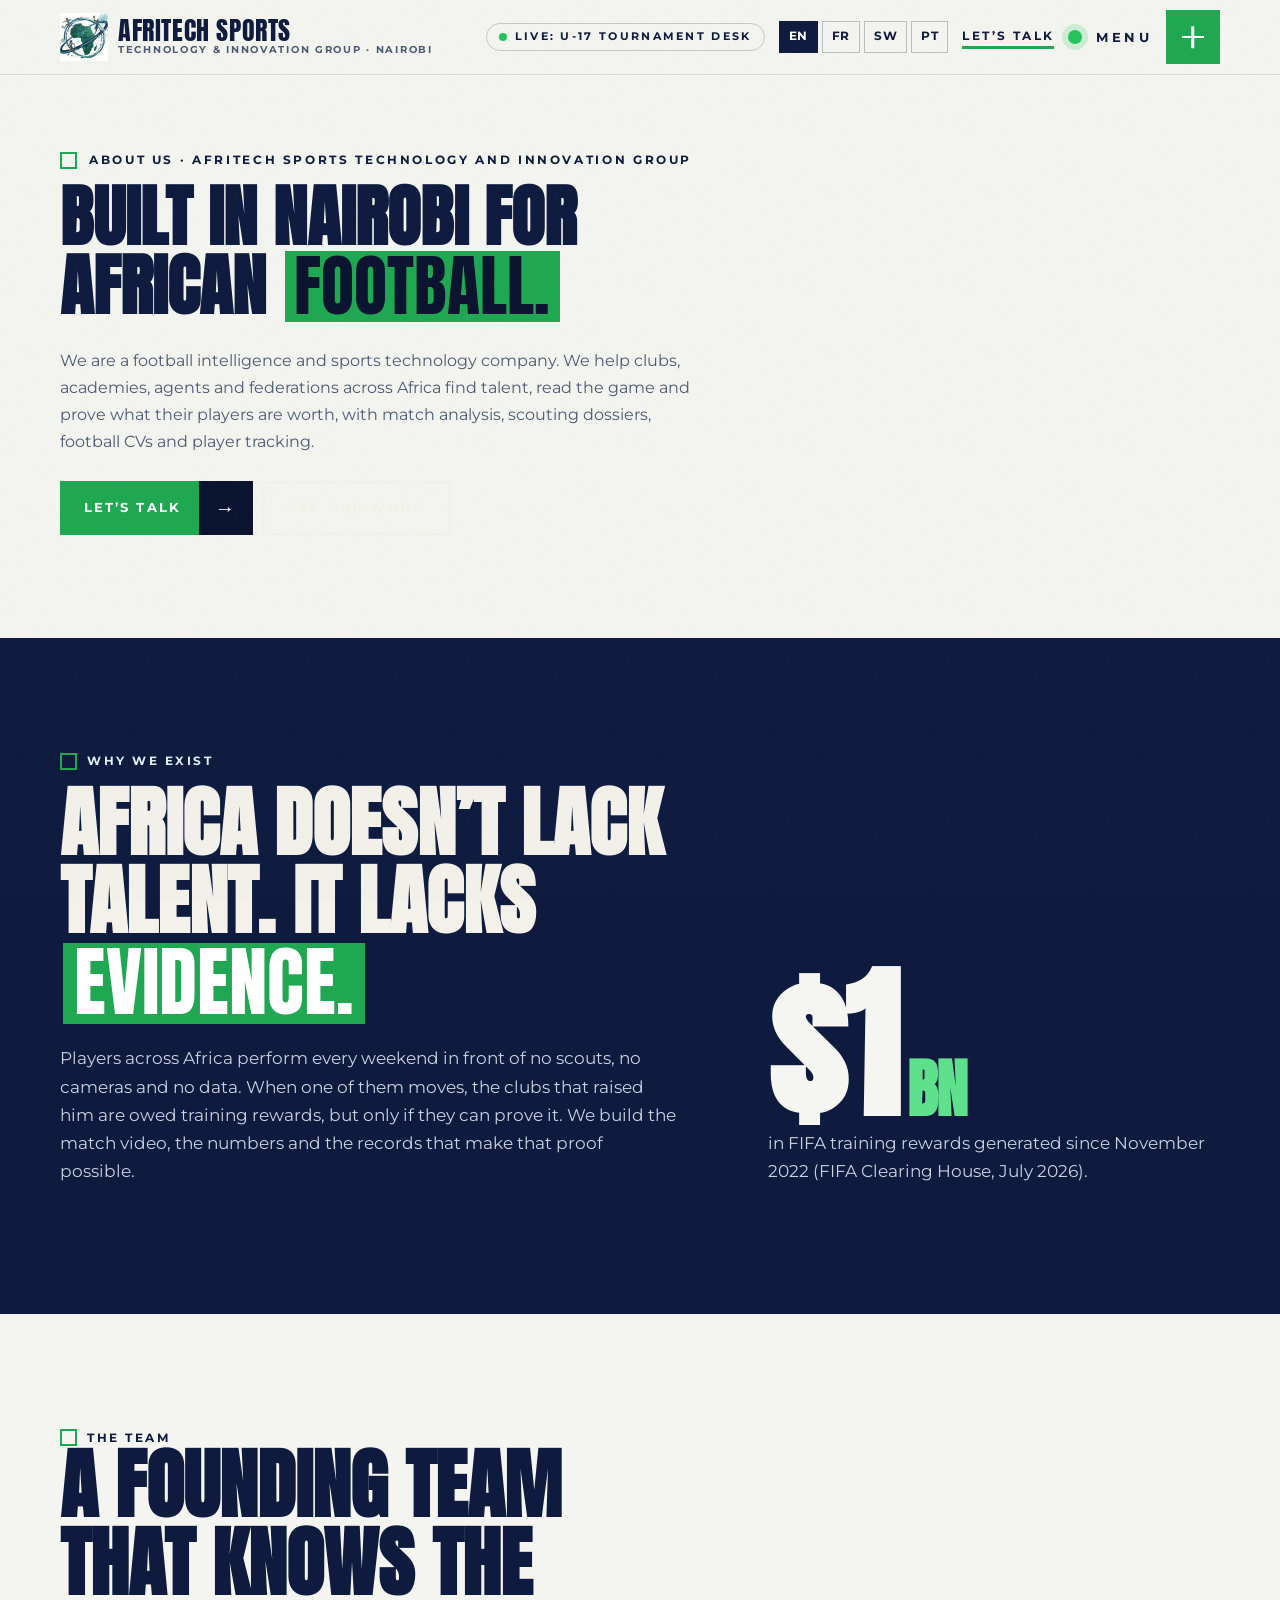
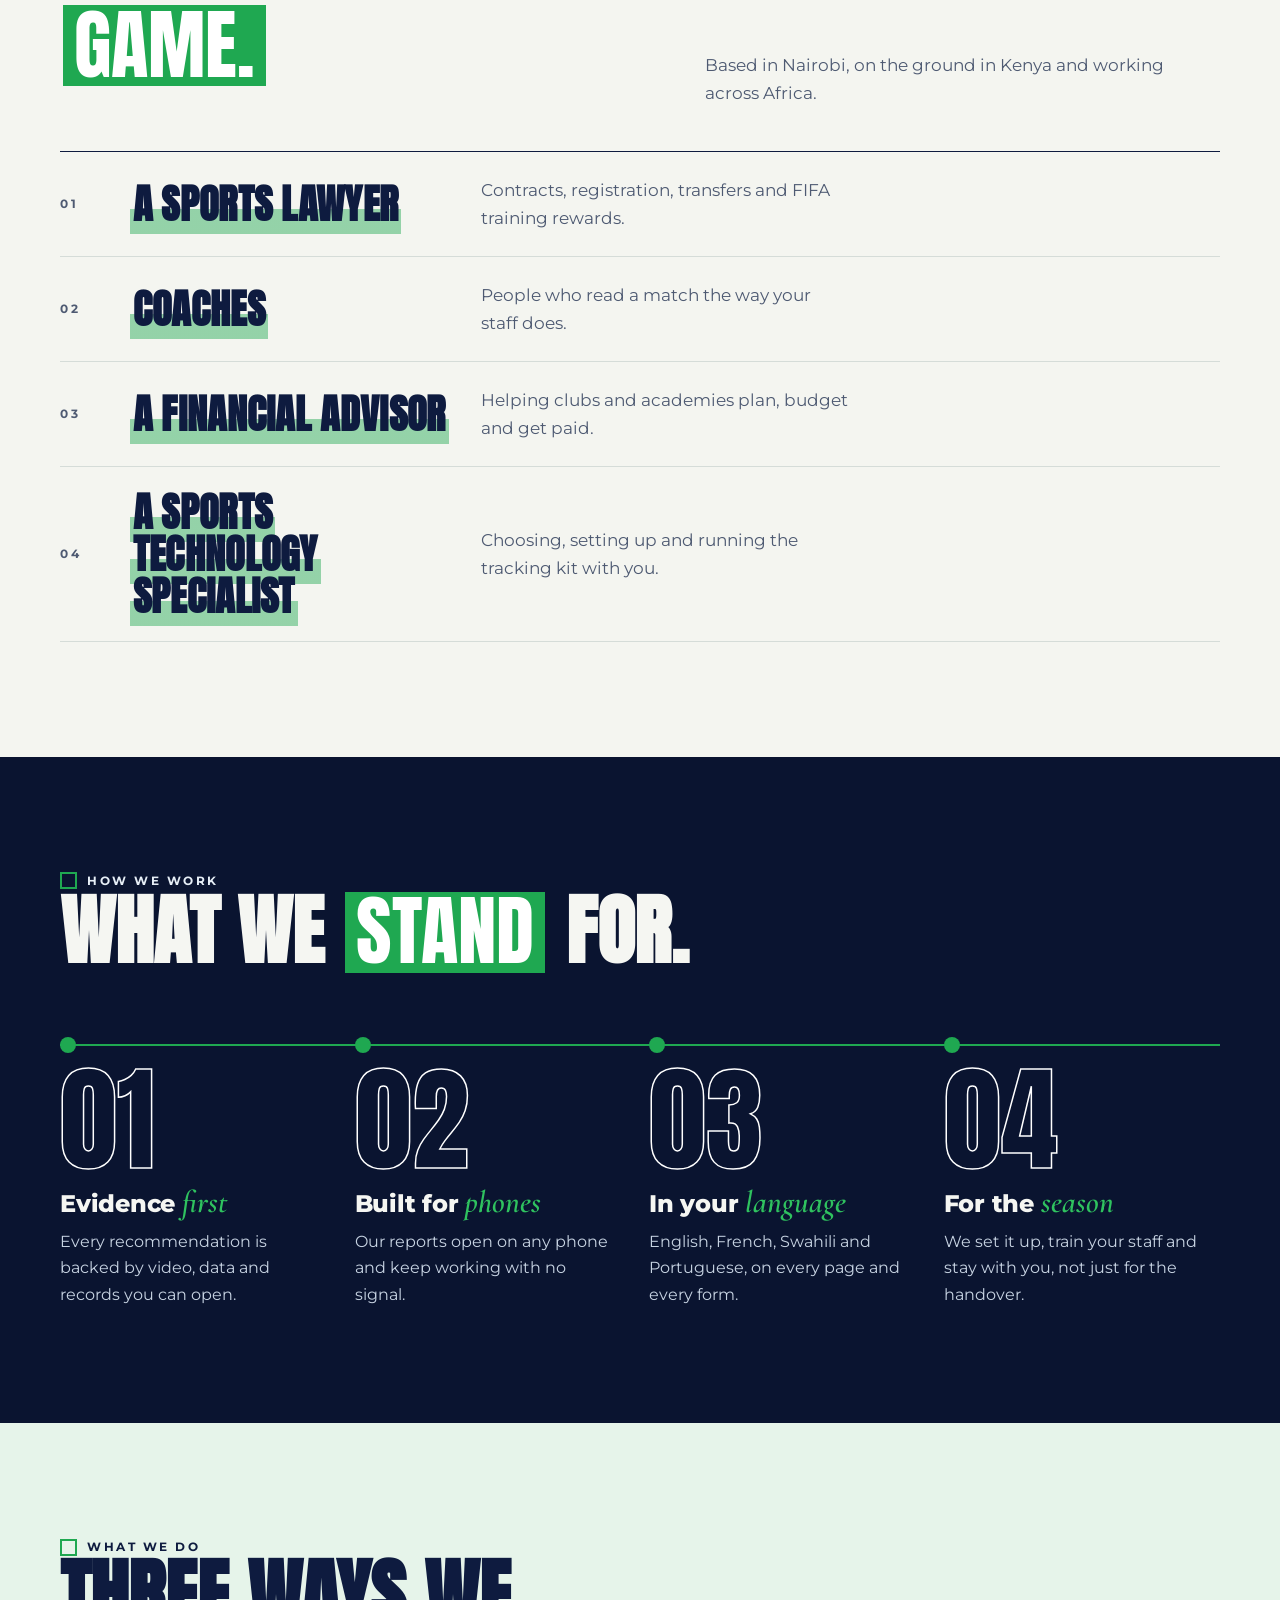
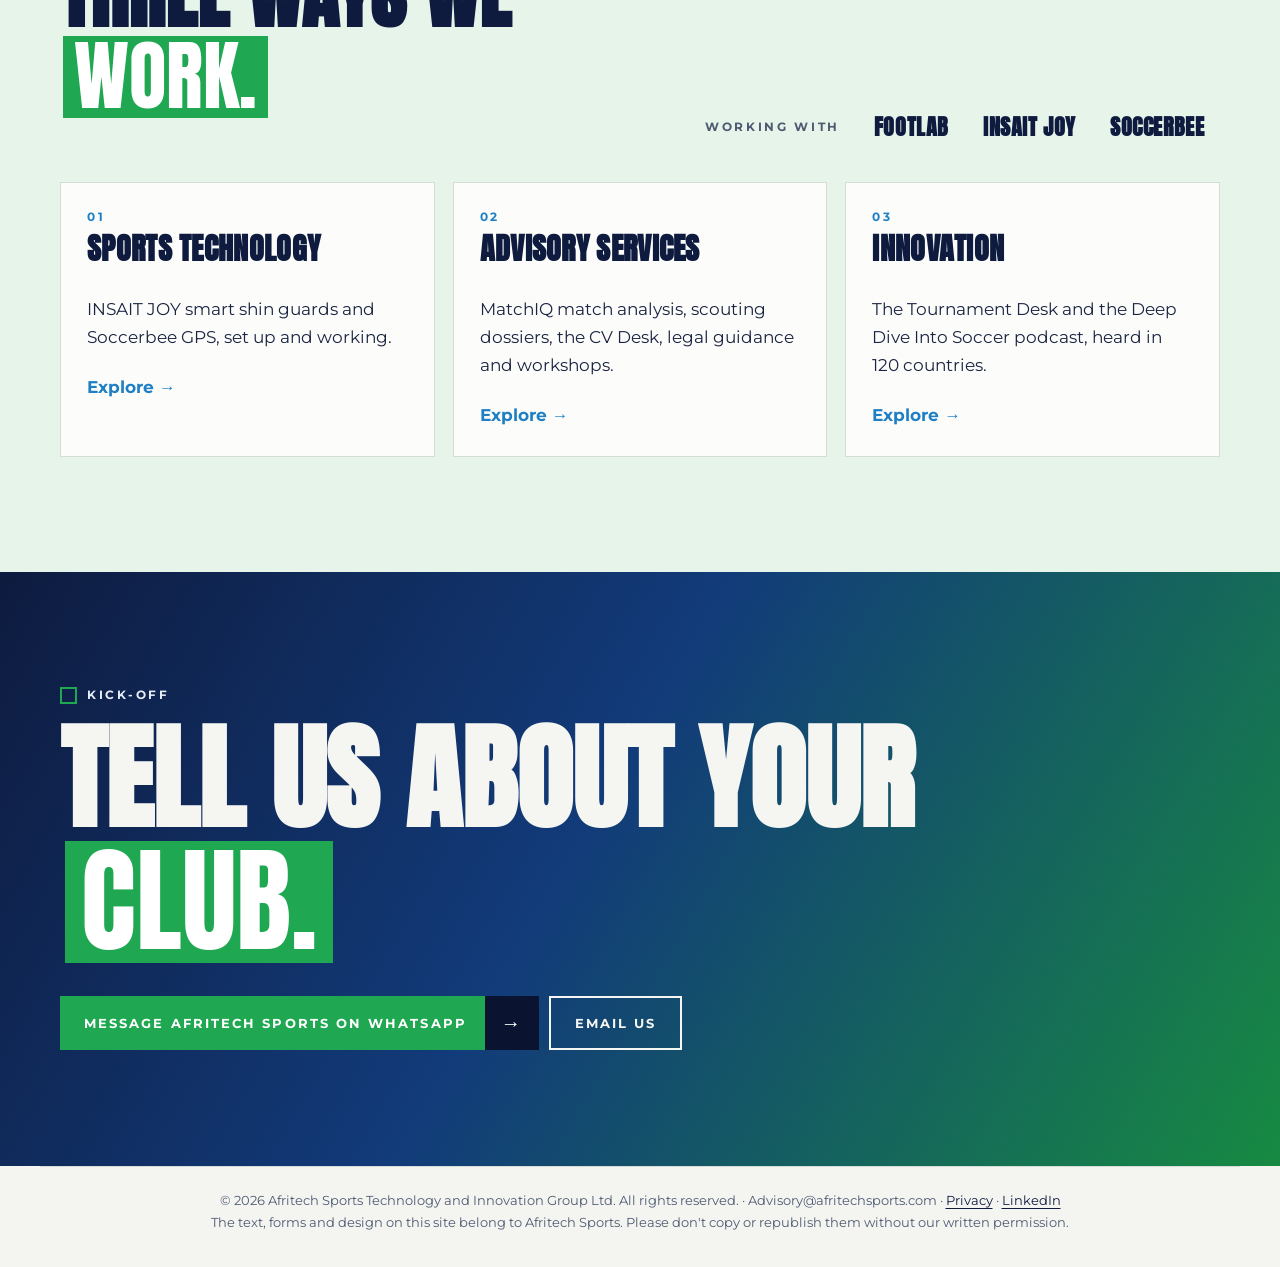
==== commit 50fa3395: "Match the reference type and controls, push Afritech colours - Montserrat for body and spaced-caps l" ====
--- a/about/index.html
+++ b/about/index.html
@@ -13,13 +13,14 @@
 <header class="top"><div class="top-in"><a class="brand" href="../"><img src="../assets/img/logo.jpg" alt="Afritech Sports logo" width="44" height="44"><b>Afritech Sports<small>Technology &amp; Innovation Group · Nairobi</small></b></a>
 <a class="live" href="https://afritech-advisory.github.io/Afritech-Advisory-afritech-tournament-desk/qatar-u17-2026/" target="_blank" rel="noopener"><i></i><span class="t t-en" lang="en">Live: U-17 Tournament Desk</span><span class="t t-fr" lang="fr">En direct : Desk U-17</span><span class="t t-sw" lang="sw">Moja kwa moja: Dawati la U-17</span><span class="t t-pt" lang="pt">Ao vivo: Mesa Sub-17</span></a>
 <div class="langs" role="group" aria-label="Language"><label for="l-en" title="English">EN</label><label for="l-fr" title="Français">FR</label><label for="l-sw" title="Kiswahili">SW</label><label for="l-pt" title="Português">PT</label></div>
-<button type="button" class="btn go1 talk" data-pick=""><span class="t t-en" lang="en">Let’s talk</span><span class="t t-fr" lang="fr">Parlons-en</span><span class="t t-sw" lang="sw">Tuongee</span><span class="t t-pt" lang="pt">Vamos conversar</span></button>
-<button type="button" class="menu-btn" aria-expanded="false" aria-controls="menu"><span class="mb-l"><span class="t t-en" lang="en">Menu</span><span class="t t-fr" lang="fr">Menu</span><span class="t t-sw" lang="sw">Menyu</span><span class="t t-pt" lang="pt">Menu</span></span><span class="mb-i" aria-hidden="true"><i></i><i></i></span></button></div></header>
+<button type="button" class="talk-link" data-pick=""><span class="t t-en" lang="en">Let’s talk</span><span class="t t-fr" lang="fr">Parlons-en</span><span class="t t-sw" lang="sw">Tuongee</span><span class="t t-pt" lang="pt">Vamos conversar</span></button>
+<button type="button" class="menu-btn" aria-expanded="false" aria-controls="menu"><i class="mdot" aria-hidden="true"></i><span class="mb-l"><span class="t t-en" lang="en">Menu</span><span class="t t-fr" lang="fr">Menu</span><span class="t t-sw" lang="sw">Menyu</span><span class="t t-pt" lang="pt">Menu</span></span><span class="mb-x" aria-hidden="true"><i></i><i></i></span></button></div></header>
 <nav class="menu" id="menu" aria-label="Main" aria-hidden="true"><div class="menu-in"><ol class="mlist"><li><a href="../"><span class="mn">01</span><span class="ml"><span class="t t-en" lang="en">Home</span><span class="t t-fr" lang="fr">Accueil</span><span class="t t-sw" lang="sw">Nyumbani</span><span class="t t-pt" lang="pt">Início</span></span></a></li><li><a href="../technology/"><span class="mn">02</span><span class="ml"><span class="t t-en" lang="en">Sports Technology</span><span class="t t-fr" lang="fr">Technologie sportive</span><span class="t t-sw" lang="sw">Teknolojia ya Michezo</span><span class="t t-pt" lang="pt">Tecnologia Esportiva</span></span></a></li><li><a href="../advisory/"><span class="mn">03</span><span class="ml"><span class="t t-en" lang="en">Advisory Services</span><span class="t t-fr" lang="fr">Services de conseil</span><span class="t t-sw" lang="sw">Huduma za Ushauri</span><span class="t t-pt" lang="pt">Consultoria</span></span></a></li><li><a href="../innovation/"><span class="mn">04</span><span class="ml"><span class="t t-en" lang="en">Innovation</span><span class="t t-fr" lang="fr">Innovation</span><span class="t t-sw" lang="sw">Ubunifu</span><span class="t t-pt" lang="pt">Inovação</span></span></a></li><li><a href="../about/" aria-current="page" class="on"><span class="mn">05</span><span class="ml"><span class="t t-en" lang="en">About us</span><span class="t t-fr" lang="fr">À propos</span><span class="t t-sw" lang="sw">Kuhusu sisi</span><span class="t t-pt" lang="pt">Sobre nós</span></span></a></li><li><button type="button" data-pick=""><span class="mn">06</span><span class="ml"><span class="t t-en" lang="en">Contact</span><span class="t t-fr" lang="fr">Contact</span><span class="t t-sw" lang="sw">Wasiliana</span><span class="t t-pt" lang="pt">Contato</span></span></button></li></ol>
 <aside class="maside"><p class="mk"><span class="t t-en" lang="en">Our live desks</span><span class="t t-fr" lang="fr">Nos desks en ligne</span><span class="t t-sw" lang="sw">Madawati yetu hewani</span><span class="t t-pt" lang="pt">Nossas mesas no ar</span></p><div class="mdesks"><a href="https://afritech-advisory.github.io/afritech-matchiq/" target="_blank" rel="noopener">MatchIQ ↗</a><a href="https://afritech-advisory.github.io/Afritech-Advisory-afritech-tournament-desk/" target="_blank" rel="noopener"><span class="t t-en" lang="en">Tournament Desk</span><span class="t t-fr" lang="fr">Desk Tournoi</span><span class="t t-sw" lang="sw">Dawati la Mashindano</span><span class="t t-pt" lang="pt">Mesa do Torneio</span> ↗</a><a href="https://afritech-advisory.github.io/afritech-sports-cv-desk/" target="_blank" rel="noopener"><span class="t t-en" lang="en">CV Desk</span><span class="t t-fr" lang="fr">Bureau CV</span><span class="t t-sw" lang="sw">Dawati la CV</span><span class="t t-pt" lang="pt">Mesa de Currículos</span> ↗</a></div>
 <p class="mk"><span class="t t-en" lang="en">Language</span><span class="t t-fr" lang="fr">Langue</span><span class="t t-sw" lang="sw">Lugha</span><span class="t t-pt" lang="pt">Idioma</span></p><div class="mlangs"><label for="l-en">English</label><label for="l-fr">Français</label><label for="l-sw">Kiswahili</label><label for="l-pt">Português</label></div>
 <p class="mk"><span class="t t-en" lang="en">Talk to us</span><span class="t t-fr" lang="fr">Contact</span><span class="t t-sw" lang="sw">Wasiliana nasi</span><span class="t t-pt" lang="pt">Fale com a gente</span></p><a href="mailto:Advisory@afritechsports.com">Advisory@afritechsports.com</a><a href="tel:+254715551506">+254 715 551 506</a>
-<p class="mk"><span class="t t-en" lang="en">Follow</span><span class="t t-fr" lang="fr">Suivre</span><span class="t t-sw" lang="sw">Fuatilia</span><span class="t t-pt" lang="pt">Siga</span></p><a href="https://www.linkedin.com/company/afritech-sports-technology-and-innovation-group-limited/" target="_blank" rel="noopener">LinkedIn ↗</a></aside></div></nav></header>
+<p class="mk"><span class="t t-en" lang="en">Follow</span><span class="t t-fr" lang="fr">Suivre</span><span class="t t-sw" lang="sw">Fuatilia</span><span class="t t-pt" lang="pt">Siga</span></p><a href="https://www.linkedin.com/company/afritech-sports-technology-and-innovation-group-limited/" target="_blank" rel="noopener">LinkedIn ↗</a></aside></div></nav>
+<div class="mbar"><button type="button" data-pick=""><svg viewBox="0 0 24 24" aria-hidden="true"><path d="M3 5h18v14H3z" fill="none" stroke="currentColor" stroke-width="1.8"/><path d="M3 6l9 7 9-7" fill="none" stroke="currentColor" stroke-width="1.8"/></svg><span class="t t-en" lang="en">Let’s talk</span><span class="t t-fr" lang="fr">Parlons-en</span><span class="t t-sw" lang="sw">Tuongee</span><span class="t t-pt" lang="pt">Vamos conversar</span></button><a href="../#first-move"><span class="t t-en" lang="en">Free match read</span><span class="t t-fr" lang="fr">Analyse gratuite</span><span class="t t-sw" lang="sw">Uchambuzi bure</span><span class="t t-pt" lang="pt">Análise grátis</span></a></div></header>
 <main>
 <section class="h-hero"><div class="h-in" style="grid-template-columns:1fr"><div>
 <p class="eyebrow"><span class="t t-en" lang="en">About us · Afritech Sports Technology and Innovation Group</span><span class="t t-fr" lang="fr">À propos · Afritech Sports Technology and Innovation Group</span><span class="t t-sw" lang="sw">Kuhusu sisi · Afritech Sports Technology and Innovation Group</span><span class="t t-pt" lang="pt">Sobre nós · Afritech Sports Technology and Innovation Group</span></p>
--- a/assets/site.css
+++ b/assets/site.css
@@ -1,3 +1,9 @@
+@font-face{font-family:"Mont";src:url(fonts/mont-400.woff2) format("woff2");font-weight:400;font-display:swap}
+@font-face{font-family:"Mont";src:url(fonts/mont-500.woff2) format("woff2");font-weight:500;font-display:swap}
+@font-face{font-family:"Mont";src:url(fonts/mont-700.woff2) format("woff2");font-weight:700;font-display:swap}
+@font-face{font-family:"Mont";src:url(fonts/mont-800.woff2) format("woff2");font-weight:800;font-display:swap}
+@font-face{font-family:"CG";src:url(fonts/cg-500i.woff2) format("woff2");font-weight:500;font-style:italic;font-display:swap}
+@font-face{font-family:"CG";src:url(fonts/cg-600i.woff2) format("woff2");font-weight:600;font-style:italic;font-display:swap}
 /* Afritech Sports — design system v2 (Nov 2026). Matchday programme: paper, ink, one orange, pitch-night sections. */
 @font-face{font-family:"Anton";src:url(fonts/anton.woff2) format("woff2");font-display:swap}
 @font-face{font-family:"PF";src:url(fonts/pf-500i.woff2) format("woff2");font-weight:500;font-style:italic;font-display:swap}
@@ -608,3 +614,136 @@
 .mlangs label{border:1px solid rgba(245,246,242,.3);border-radius:999px;padding:7px 12px;font:500 12px/1 var(--mono);letter-spacing:.6px;text-transform:uppercase;cursor:pointer;color:#F5F6F2}
 #l-en:checked~.menu label[for=l-en],#l-fr:checked~.menu label[for=l-fr],#l-sw:checked~.menu label[for=l-sw],#l-pt:checked~.menu label[for=l-pt]{background:var(--lime);border-color:var(--lime);color:var(--navy2)}
 .steps4 .btn.go1{background:var(--lime);color:var(--navy2)}
+
+/* ================= v5: reference-matched type, square buttons, strong Afritech colour ================= */
+:root{--body:"Mont",-apple-system,"Segoe UI",sans-serif;--ital:"CG","Cormorant Garamond",Georgia,serif;--lbl:"Mont",sans-serif;
+--green:#1FA851;--green2:#178A42;--lime:#2FC25F;--navy:#0E1B3F;--navy2:#0A1430;--blue:#1F7FC4;--paper:#F4F5F0;--bg:#F4F5F0;--ink:#0E1B3F;--text:#1A2440;--muted:#4E5A72}
+body{font:16.5px/1.7 var(--body);color:var(--text);background:var(--paper)}
+/* spaced-caps labels everywhere (eyebrows, kicks, tags, numbers) */
+.eyebrow,.kick,.lbl,.mk,.mn,.tag,.ni .m,.svc .n,.au .n,.vt .n,.mv .no,.fine,.src,.partners>span,.cap,.h-meta,.fc-hint,.ds,.live,.mb-l,.sig span,.prod dt,.evc .m{font-family:var(--lbl)!important;font-weight:700!important;letter-spacing:.22em!important;text-transform:uppercase}
+.kick:before,.eyebrow:before{content:"";width:13px;height:13px;border:2.5px solid var(--green);background:transparent;flex:none}
+.eyebrow{display:flex;align-items:center;gap:12px;font-size:12px!important;color:var(--navy)!important}
+.kick{font-size:11.5px!important;color:var(--navy)!important}
+.dark .kick,.deep .kick,.grad .kick,.ink .kick,.steps4 .kick{color:#E6EEF6!important}
+/* headline punchline = Anton caps in a solid Afritech-green block (the SEO hook) */
+h1 em,h2 em,h1 mark,h2 mark{font:400 1em/1 var(--disp)!important;font-style:normal!important;text-transform:uppercase!important;letter-spacing:0!important;background:var(--green)!important;color:#fff!important;padding:.02em .14em .04em!important;transform:none!important;display:inline-block;margin:.03em .04em;box-shadow:none}
+.dark h2 em,.deep h2 em,.grad h2 em,.ink h2 em,.band h2 em,.hero h1 em,.steps4 h2 em,.h-hero h1 mark{background:var(--green)!important;color:#fff!important}
+.it,.cta-line p,.fd blockquote,.step h3 em{font-family:var(--ital)!important;font-style:italic;font-weight:600}
+/* buttons: square, spaced caps, navy arrow box */
+.btn{border-radius:0!important;font:700 13px/1.2 var(--body)!important;letter-spacing:.16em;text-transform:uppercase;min-height:54px;padding:0 0 0 24px;gap:18px;box-shadow:none!important}
+.btn:not(:has(.ar)){padding:0 24px}
+.btn .ar{align-self:stretch;display:grid;place-items:center;min-width:54px;background:var(--navy2);color:#fff;font-size:20px;font-family:var(--body);transition:background .25s}
+.btn:hover .ar{transform:none;background:var(--green2)}
+.btn.go1,.btn.wa{background:var(--green)!important;color:#fff!important}
+.btn.go1:hover,.btn.wa:hover{background:var(--green2)!important;color:#fff!important}
+.dark .btn.go1 .ar,.deep .btn.go1 .ar,.grad .btn.go1 .ar,.steps4 .btn.go1 .ar,.ink .btn.go1 .ar{background:#fff;color:var(--navy2)}
+.btn.ghost{border:2px solid currentColor!important;background:transparent}
+.btn.sm{min-height:44px;font-size:11.5px!important;padding:0 16px}
+.btn.sm .ar{min-width:44px}
+.btn.big{min-height:68px;font-size:14px!important;padding-left:30px;width:100%;max-width:560px;justify-content:space-between}
+.btn.big .ar{min-width:68px;font-size:24px}
+/* header like the reference: light bar, logo, live dot + MENU, square green + */
+.top{background:rgba(244,245,240,.92)!important;color:var(--navy);border-bottom:1px solid rgba(14,27,63,.12)}
+.brand,.brand:hover{color:var(--navy)}
+.brand img{border-radius:0;background:transparent;padding:0;width:48px;height:48px}
+.brand b{color:var(--navy);font-size:26px}
+.brand small{color:var(--muted);opacity:1;font-family:var(--lbl);font-weight:700;letter-spacing:.18em;font-size:9.5px}
+.live{color:var(--navy)!important;border-color:rgba(14,27,63,.2)!important;font-size:10.5px!important}
+.live i{background:#22C55E}
+.langs label{border-color:rgba(14,27,63,.25)!important;color:var(--navy)!important;border-radius:0!important;font-family:var(--lbl)!important;font-weight:700}
+#l-en:checked~.top label[for=l-en],#l-fr:checked~.top label[for=l-fr],#l-sw:checked~.top label[for=l-sw],#l-pt:checked~.top label[for=l-pt]{background:var(--navy)!important;color:#fff!important;border-color:var(--navy)!important}
+.talk-link{background:none;border:0;border-bottom:3px solid var(--green);padding:4px 0;cursor:pointer;color:var(--navy);font:700 12px/1 var(--lbl);letter-spacing:.2em;text-transform:uppercase}
+@media (max-width:900px){.talk-link{display:none}}
+.menu-btn{border:0!important;background:none!important;color:var(--navy)!important;padding:0!important;gap:14px!important;min-height:auto}
+.mdot{width:14px;height:14px;border-radius:50%;background:#22C55E;box-shadow:0 0 0 6px rgba(34,197,94,.18);animation:pulse 2.2s infinite}
+.mb-l{font-size:13px!important;letter-spacing:.26em!important}
+.mb-x{position:relative;width:54px;height:54px;background:var(--green);display:block;transition:background .3s}
+.mb-x i{position:absolute;left:50%;top:50%;width:22px;height:2.5px;margin:-1.25px 0 0 -11px;background:#fff;transition:transform .5s cubic-bezier(.7,0,.2,1)}
+.mb-x i:last-child{transform:rotate(90deg)}
+.menu-btn:hover .mb-x{background:var(--green2)}
+.menu-open .mb-x{background:var(--navy2)}
+.menu-open .mb-x i:first-child{transform:rotate(45deg)}.menu-open .mb-x i:last-child{transform:rotate(135deg)}
+.mb-i{display:none}
+.menu-open .top{background:var(--paper)!important}
+/* mobile sticky action bar */
+.mbar{display:none}
+@media (max-width:760px){.mbar{display:grid;grid-template-columns:1fr 1fr;position:fixed;left:12px;right:12px;bottom:calc(12px + env(safe-area-inset-bottom));z-index:18;background:var(--navy2);border:1.5px solid rgba(255,255,255,.18);box-shadow:0 16px 40px -14px rgba(0,0,0,.6)}
+.mbar button,.mbar a{display:flex;align-items:center;justify-content:center;gap:10px;min-height:58px;border:0;background:none;color:#fff;font:700 12px/1 var(--lbl);letter-spacing:.18em;text-transform:uppercase;text-decoration:none;cursor:pointer}
+.mbar svg{width:20px;height:20px}.mbar a{background:var(--green);margin:6px 6px 6px 0}
+body{padding-bottom:90px}}
+/* hero on the light ground, navy type, green punch */
+.h-hero{background:var(--paper)!important;color:var(--navy)}
+.h-hero .pitchlines{opacity:.1}.h-hero .pitchlines *{stroke:var(--navy)!important}
+.h-hero .trace{stroke:rgba(31,168,81,.25)}
+.h-hero h1{color:var(--navy)!important;font-size:clamp(52px,7.8vw,118px);line-height:.94;max-width:none}
+.h-hero h1 .ln.tail{margin-top:.12em}
+.h-hero h1 .it{font-size:.62em;color:var(--navy);text-transform:none;letter-spacing:0;font-weight:500;margin-right:.1em;vertical-align:.06em}
+.h-hero h1 mark{font-size:.66em!important;vertical-align:.08em}
+.sub{font:800 clamp(24px,2.6vw,34px)/1.15 var(--body);color:var(--navy);margin:26px 0 0;letter-spacing:-.01em}
+.h-hero .lead{color:var(--muted);margin-top:16px;font-size:16px}
+.hcta{display:flex;flex-direction:column;align-items:flex-start;gap:22px;margin-top:30px}
+.ulink{color:var(--navy);text-decoration:none;font:700 13px/1 var(--lbl);letter-spacing:.2em;text-transform:uppercase;padding-bottom:8px;border-bottom:4px solid var(--green)}
+.slink{color:var(--navy);text-decoration:none;font:700 12px/1 var(--lbl);letter-spacing:.2em;text-transform:uppercase}
+.ulink:hover,.slink:hover{color:var(--green2)}
+.h-meta{color:var(--muted)!important}.h-meta b{color:var(--navy)}
+.smeta,.smeta>span.t{color:var(--muted)!important}.smeta b{color:var(--navy)!important}
+.smeta .lbl{background:var(--green)!important;color:#fff!important;border-radius:0}.smeta .lbl i{background:#fff!important}
+.dots button{background:rgba(14,27,63,.15);border-radius:0;height:5px}.dots button.on:after{background:var(--green)}
+.show-ctl .pp{background:var(--green);border-radius:0}.show-ctl .pp svg{fill:#fff}
+.mon{transform:none}
+.stage:before{display:none}
+/* tags like the reference: green + navy rectangles */
+.lbl{border-radius:0!important;background:var(--green)!important;color:#fff!important;font-size:10px!important;padding:8px 10px!important}
+.lbl i{background:#fff!important}
+.fc-cap .lbl{background:var(--green)!important}
+.fc-f{border-radius:0;border-top:5px solid var(--green)}
+.fc-b{border-radius:0}
+.fc-img{background:linear-gradient(135deg,#0E1B3F,#14406F 60%,#1FA851)}
+.fc-img>img{border-radius:0;border-top:16px solid #E3E6EE}
+.fc-img:before{content:"";position:absolute;left:calc(7% + 8px);top:calc(9% + 5px);width:24px;height:6px;z-index:2;background:radial-gradient(circle,#9AA3B5 2.5px,transparent 3px) 0 0/8px 6px}
+.fc-n{-webkit-text-stroke-color:#fff!important}
+.fc-b{background:radial-gradient(120% 100% at 100% 0%,#1FA851 0%,#0E1B3F 55%)!important}
+.fc-b li:before{background:#fff}
+.fc-b .btn.go1{background:#fff!important;color:var(--navy2)!important}
+/* sections: strong logo colour */
+.dark,.band,.hero{background:var(--navy)!important}
+.deep{background:var(--navy2)!important}
+.deep .svc .pl{border-color:rgba(255,255,255,.55)}
+.svc .n{color:#8E9AB4!important;font-size:12px!important}
+.svc details[open] .pl{background:var(--green)!important;border-color:var(--green)!important}
+.svc summary:hover .sn{color:#5FE08C}
+.band-mint{background:#E6F4EA}
+.band-sky{background:#E4EFF9}
+.grad{background:linear-gradient(120deg,var(--navy) 0%,#123B7A 45%,var(--green2) 100%)!important}
+.nums{border-top:4px solid var(--green)}
+.num b{color:var(--navy)}
+.au h3 .hl{background:linear-gradient(transparent 58%,rgba(31,168,81,.45) 58%)!important}
+.au:hover h3 .hl{background:var(--green)!important;color:#fff}
+.mv{border-radius:0}.mv.feat{background:var(--green)!important;color:#fff}
+.mv.feat .no,.mv.feat .fine{color:#E3F7EA!important}.mv.feat li:before{border-color:#fff}
+.mv.feat .btn.go1{background:var(--navy2)!important}
+.vframe,.player,.poster,.cover{border-radius:0}
+/* tickers in brand colours */
+.tick.t1{background:var(--green)!important;color:#fff!important}
+.t1 .tick-in>span.o{-webkit-text-stroke-color:#fff!important}
+.tick.t2{background:var(--navy2)!important}
+/* four steps: vertical timeline on phones, numbered rail on desktop, green words */
+.steps4{background:var(--navy2)!important}
+.steps4 h2 .g,.g{color:var(--lime)}
+.steps-g:before{border-top:2px solid var(--green)!important;top:7px!important}
+.step{background:none!important;border:0!important;padding:34px 18px 0 0!important;backdrop-filter:none}
+.step:before{content:"";position:absolute;left:0;top:0;width:16px;height:16px;border-radius:50%;background:var(--green)}
+.step:hover{transform:none}
+.step .sn{-webkit-text-stroke:1.5px #fff!important;color:transparent!important;font-size:clamp(84px,9vw,120px)!important}
+.step:hover .sn{color:#fff!important}
+.step h3{font:800 24px/1.2 var(--body)!important;text-transform:none!important;letter-spacing:-.01em}
+.step h3 em{color:var(--lime)!important;font-size:1.3em!important;font-weight:600}
+@media (max-width:899px){.steps-g{padding-left:34px;border-left:2px solid var(--green);gap:40px}.step{padding-top:0!important}.step:before{left:-43px;top:14px}}
+/* menu colours */
+.menu{background:var(--navy2)!important;color:#fff}
+.mlist a:hover,.mlist button:hover,.mlist a.on,.mk,.mn{color:#5FE08C!important}
+.mlangs label{border-radius:0}
+#l-en:checked~.menu label[for=l-en],#l-fr:checked~.menu label[for=l-fr],#l-sw:checked~.menu label[for=l-sw],#l-pt:checked~.menu label[for=l-pt]{background:var(--green)!important;color:#fff!important;border-color:var(--green)!important}
+.big small{color:#5FE08C}
+.sound{background:var(--green);border-radius:0}
+.h-hero h1{font-size:clamp(46px,5.3vw,86px)!important}@media (max-width:999px){.h-hero h1{font-size:clamp(44px,11vw,86px)!important}}
